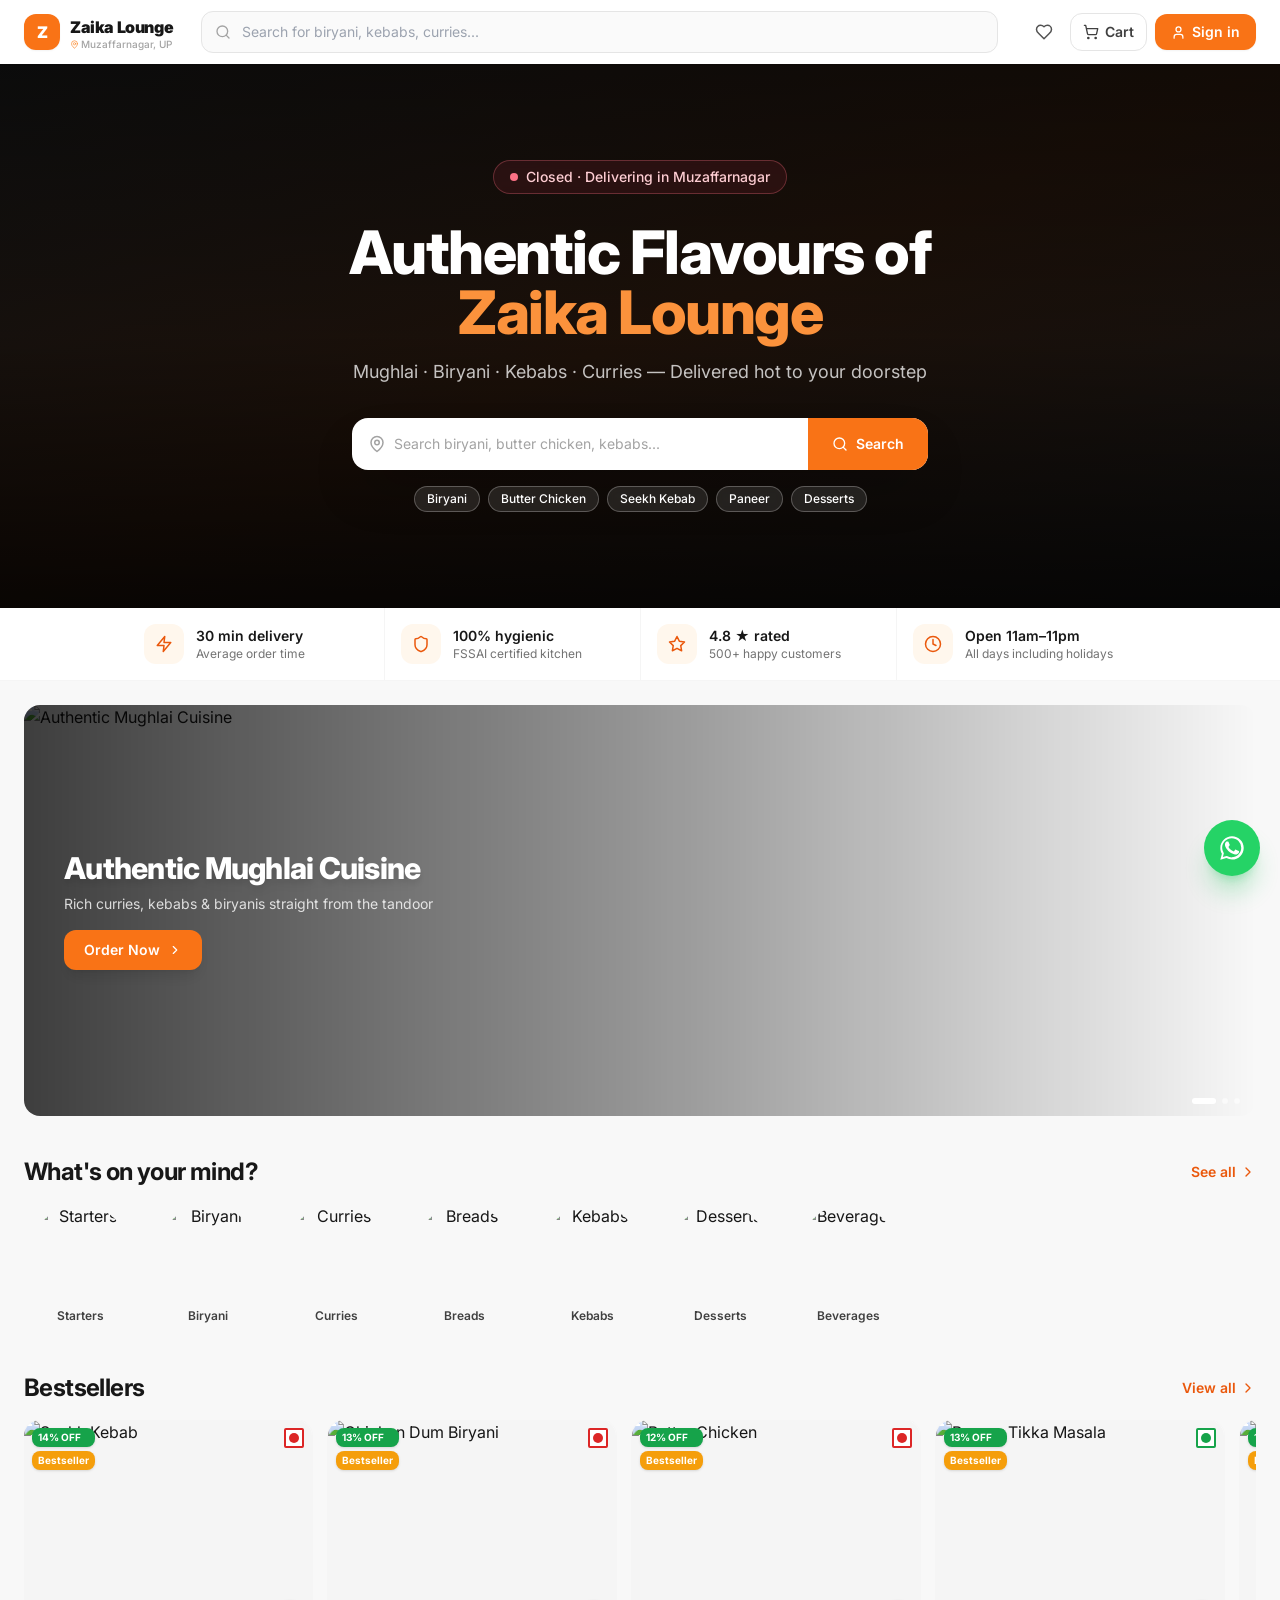
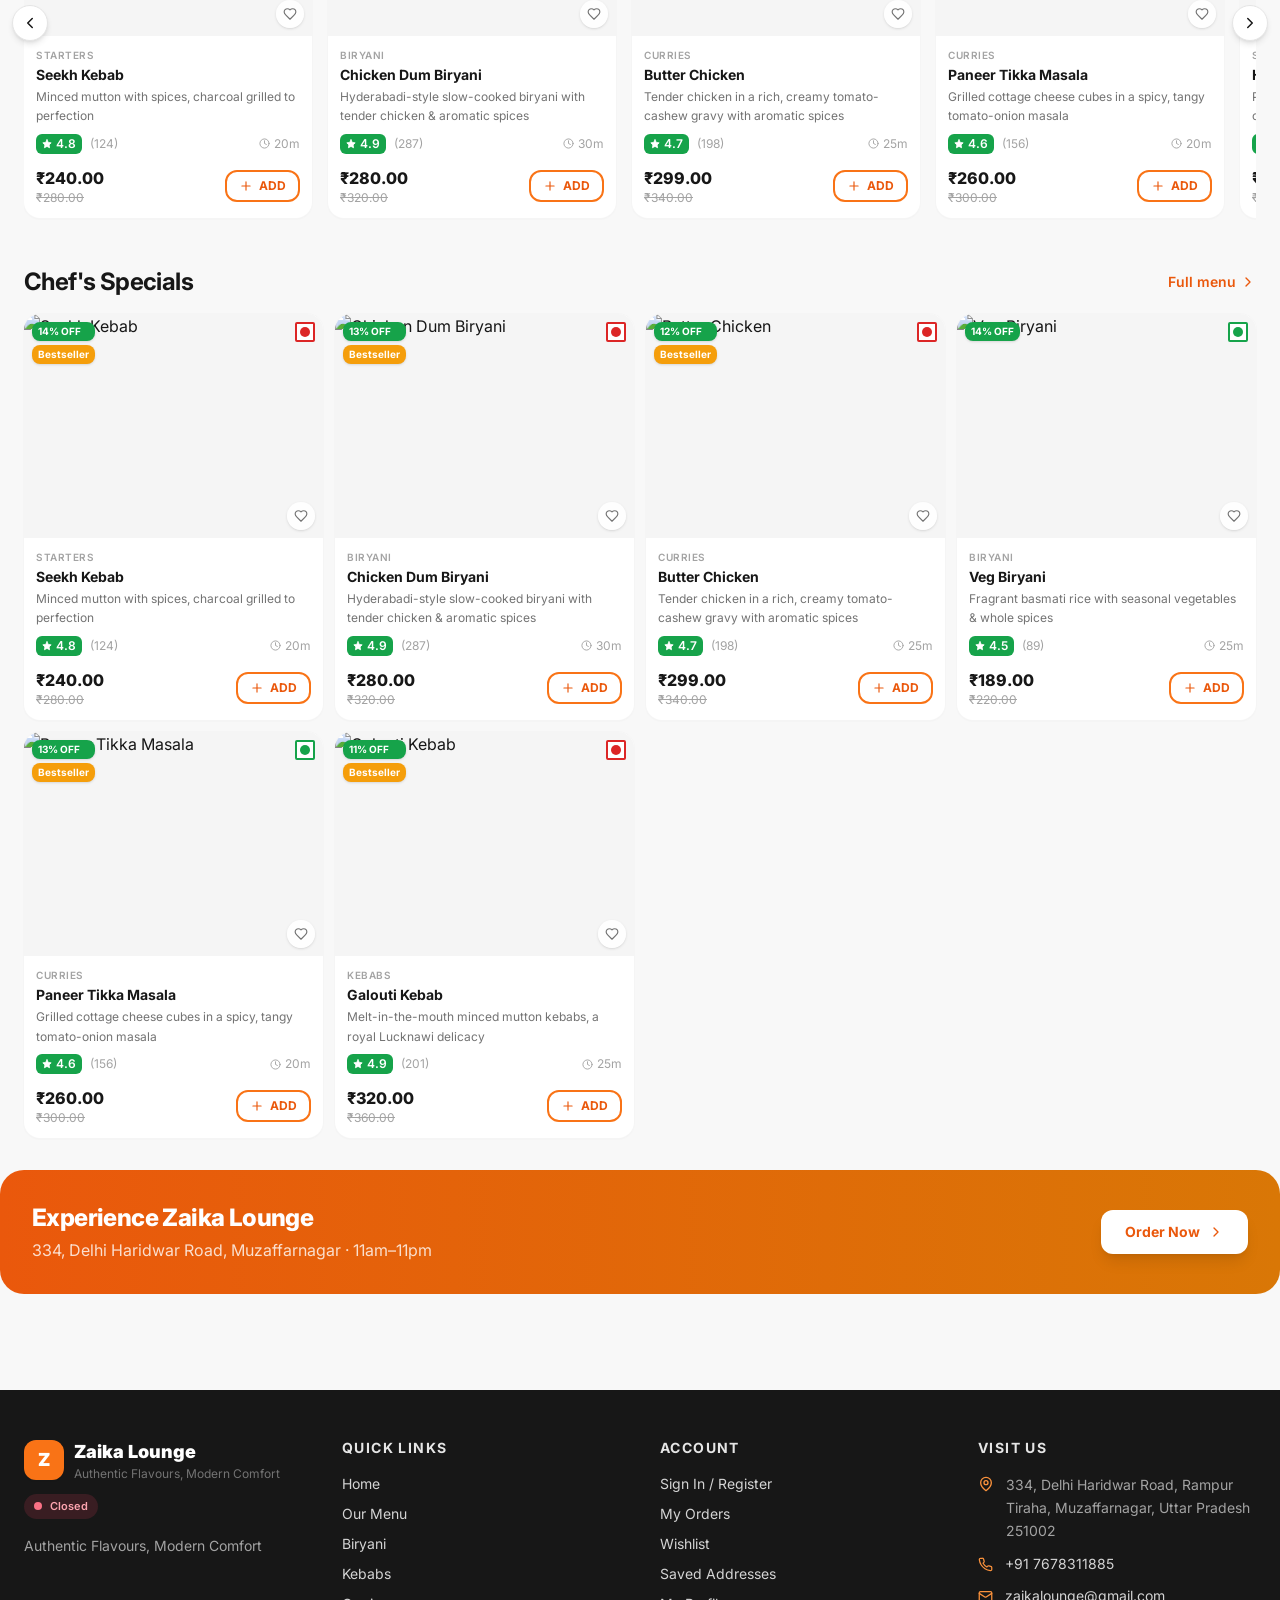
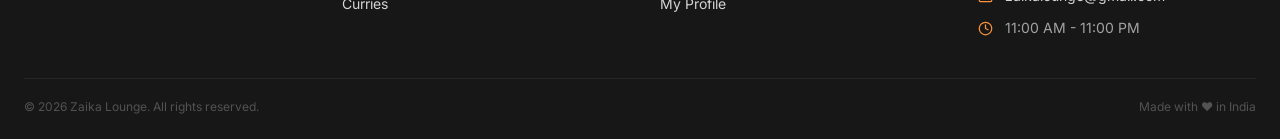
==== public_html/index.html @ a832a8f4 "Add files via upload" ====
<!doctype html>
<html lang="en">
  <head>
    <meta charset="UTF-8" />
    <link rel="icon" type="image/svg+xml" href="./favicon.svg" />
    <meta name="viewport" content="width=device-width, initial-scale=1.0, maximum-scale=5.0" />
    <meta name="theme-color" content="#ea580c" />
    <meta name="description" content="Order delicious food online with fast delivery to your doorstep." />
    <title>FoodieHub - Online Food Ordering</title>
    <script type="module" crossorigin src="./assets/index-kwvzJB8g.js"></script>
    <link rel="stylesheet" crossorigin href="./assets/index-BF5MV5Qb.css">
  </head>
  <body>
    <div id="root"></div>
  </body>
</html>
---- public_html/assets/index-BF5MV5Qb.css ----
@import"https://fonts.googleapis.com/css2?family=Inter:wght@400;500;600;700;800;900&display=swap";*,:before,:after{--tw-border-spacing-x: 0;--tw-border-spacing-y: 0;--tw-translate-x: 0;--tw-translate-y: 0;--tw-rotate: 0;--tw-skew-x: 0;--tw-skew-y: 0;--tw-scale-x: 1;--tw-scale-y: 1;--tw-pan-x: ;--tw-pan-y: ;--tw-pinch-zoom: ;--tw-scroll-snap-strictness: proximity;--tw-gradient-from-position: ;--tw-gradient-via-position: ;--tw-gradient-to-position: ;--tw-ordinal: ;--tw-slashed-zero: ;--tw-numeric-figure: ;--tw-numeric-spacing: ;--tw-numeric-fraction: ;--tw-ring-inset: ;--tw-ring-offset-width: 0px;--tw-ring-offset-color: #fff;--tw-ring-color: rgb(59 130 246 / .5);--tw-ring-offset-shadow: 0 0 #0000;--tw-ring-shadow: 0 0 #0000;--tw-shadow: 0 0 #0000;--tw-shadow-colored: 0 0 #0000;--tw-blur: ;--tw-brightness: ;--tw-contrast: ;--tw-grayscale: ;--tw-hue-rotate: ;--tw-invert: ;--tw-saturate: ;--tw-sepia: ;--tw-drop-shadow: ;--tw-backdrop-blur: ;--tw-backdrop-brightness: ;--tw-backdrop-contrast: ;--tw-backdrop-grayscale: ;--tw-backdrop-hue-rotate: ;--tw-backdrop-invert: ;--tw-backdrop-opacity: ;--tw-backdrop-saturate: ;--tw-backdrop-sepia: ;--tw-contain-size: ;--tw-contain-layout: ;--tw-contain-paint: ;--tw-contain-style: }::backdrop{--tw-border-spacing-x: 0;--tw-border-spacing-y: 0;--tw-translate-x: 0;--tw-translate-y: 0;--tw-rotate: 0;--tw-skew-x: 0;--tw-skew-y: 0;--tw-scale-x: 1;--tw-scale-y: 1;--tw-pan-x: ;--tw-pan-y: ;--tw-pinch-zoom: ;--tw-scroll-snap-strictness: proximity;--tw-gradient-from-position: ;--tw-gradient-via-position: ;--tw-gradient-to-position: ;--tw-ordinal: ;--tw-slashed-zero: ;--tw-numeric-figure: ;--tw-numeric-spacing: ;--tw-numeric-fraction: ;--tw-ring-inset: ;--tw-ring-offset-width: 0px;--tw-ring-offset-color: #fff;--tw-ring-color: rgb(59 130 246 / .5);--tw-ring-offset-shadow: 0 0 #0000;--tw-ring-shadow: 0 0 #0000;--tw-shadow: 0 0 #0000;--tw-shadow-colored: 0 0 #0000;--tw-blur: ;--tw-brightness: ;--tw-contrast: ;--tw-grayscale: ;--tw-hue-rotate: ;--tw-invert: ;--tw-saturate: ;--tw-sepia: ;--tw-drop-shadow: ;--tw-backdrop-blur: ;--tw-backdrop-brightness: ;--tw-backdrop-contrast: ;--tw-backdrop-grayscale: ;--tw-backdrop-hue-rotate: ;--tw-backdrop-invert: ;--tw-backdrop-opacity: ;--tw-backdrop-saturate: ;--tw-backdrop-sepia: ;--tw-contain-size: ;--tw-contain-layout: ;--tw-contain-paint: ;--tw-contain-style: }*,:before,:after{box-sizing:border-box;border-width:0;border-style:solid;border-color:#e5e7eb}:before,:after{--tw-content: ""}html,:host{line-height:1.5;-webkit-text-size-adjust:100%;-moz-tab-size:4;-o-tab-size:4;tab-size:4;font-family:ui-sans-serif,system-ui,sans-serif,"Apple Color Emoji","Segoe UI Emoji",Segoe UI Symbol,"Noto Color Emoji";font-feature-settings:normal;font-variation-settings:normal;-webkit-tap-highlight-color:transparent}body{margin:0;line-height:inherit}hr{height:0;color:inherit;border-top-width:1px}abbr:where([title]){-webkit-text-decoration:underline dotted;text-decoration:underline dotted}h1,h2,h3,h4,h5,h6{font-size:inherit;font-weight:inherit}a{color:inherit;text-decoration:inherit}b,strong{font-weight:bolder}code,kbd,samp,pre{font-family:ui-monospace,SFMono-Regular,Menlo,Monaco,Consolas,Liberation Mono,Courier New,monospace;font-feature-settings:normal;font-variation-settings:normal;font-size:1em}small{font-size:80%}sub,sup{font-size:75%;line-height:0;position:relative;vertical-align:baseline}sub{bottom:-.25em}sup{top:-.5em}table{text-indent:0;border-color:inherit;border-collapse:collapse}button,input,optgroup,select,textarea{font-family:inherit;font-feature-settings:inherit;font-variation-settings:inherit;font-size:100%;font-weight:inherit;line-height:inherit;letter-spacing:inherit;color:inherit;margin:0;padding:0}button,select{text-transform:none}button,input:where([type=button]),input:where([type=reset]),input:where([type=submit]){-webkit-appearance:button;background-color:transparent;background-image:none}:-moz-focusring{outline:auto}:-moz-ui-invalid{box-shadow:none}progress{vertical-align:baseline}::-webkit-inner-spin-button,::-webkit-outer-spin-button{height:auto}[type=search]{-webkit-appearance:textfield;outline-offset:-2px}::-webkit-search-decoration{-webkit-appearance:none}::-webkit-file-upload-button{-webkit-appearance:button;font:inherit}summary{display:list-item}blockquote,dl,dd,h1,h2,h3,h4,h5,h6,hr,figure,p,pre{margin:0}fieldset{margin:0;padding:0}legend{padding:0}ol,ul,menu{list-style:none;margin:0;padding:0}dialog{padding:0}textarea{resize:vertical}input::-moz-placeholder,textarea::-moz-placeholder{opacity:1;color:#9ca3af}input::placeholder,textarea::placeholder{opacity:1;color:#9ca3af}button,[role=button]{cursor:pointer}:disabled{cursor:default}img,svg,video,canvas,audio,iframe,embed,object{display:block;vertical-align:middle}img,video{max-width:100%;height:auto}[hidden]:where(:not([hidden=until-found])){display:none}:root{color-scheme:light}html{scroll-behavior:smooth}body{--tw-bg-opacity: 1;background-color:rgb(248 248 248 / var(--tw-bg-opacity, 1));--tw-text-opacity: 1;color:rgb(23 23 23 / var(--tw-text-opacity, 1));-webkit-font-smoothing:antialiased;-moz-osx-font-smoothing:grayscale;font-family:Inter,-apple-system,BlinkMacSystemFont,Segoe UI,Roboto,sans-serif}h1,h2,h3,h4,h5{letter-spacing:-.025em}*{-webkit-tap-highlight-color:transparent}.btn-primary{display:inline-flex;-webkit-user-select:none;-moz-user-select:none;user-select:none;align-items:center;justify-content:center;gap:.5rem;border-radius:.75rem;padding:.625rem 1.25rem;font-size:.875rem;line-height:1.25rem;font-weight:600;transition-property:all;transition-timing-function:cubic-bezier(.4,0,.2,1);transition-duration:.15s}.btn-primary:active{--tw-scale-x: .97;--tw-scale-y: .97;transform:translate(var(--tw-translate-x),var(--tw-translate-y)) rotate(var(--tw-rotate)) skew(var(--tw-skew-x)) skewY(var(--tw-skew-y)) scaleX(var(--tw-scale-x)) scaleY(var(--tw-scale-y))}.btn-primary:disabled{pointer-events:none;opacity:.5}.btn-primary{--tw-bg-opacity: 1;background-color:rgb(249 115 22 / var(--tw-bg-opacity, 1));--tw-text-opacity: 1;color:rgb(255 255 255 / var(--tw-text-opacity, 1));--tw-shadow: 0 1px 2px 0 rgb(0 0 0 / .05);--tw-shadow-colored: 0 1px 2px 0 var(--tw-shadow-color);box-shadow:var(--tw-ring-offset-shadow, 0 0 #0000),var(--tw-ring-shadow, 0 0 #0000),var(--tw-shadow)}.btn-primary:hover{--tw-bg-opacity: 1;background-color:rgb(234 88 12 / var(--tw-bg-opacity, 1));--tw-shadow: 0 4px 6px -1px rgb(0 0 0 / .1), 0 2px 4px -2px rgb(0 0 0 / .1);--tw-shadow-colored: 0 4px 6px -1px var(--tw-shadow-color), 0 2px 4px -2px var(--tw-shadow-color);box-shadow:var(--tw-ring-offset-shadow, 0 0 #0000),var(--tw-ring-shadow, 0 0 #0000),var(--tw-shadow)}.btn-secondary{display:inline-flex;-webkit-user-select:none;-moz-user-select:none;user-select:none;align-items:center;justify-content:center;gap:.5rem;border-radius:.75rem;padding:.625rem 1.25rem;font-size:.875rem;line-height:1.25rem;font-weight:600;transition-property:all;transition-timing-function:cubic-bezier(.4,0,.2,1);transition-duration:.15s}.btn-secondary:active{--tw-scale-x: .97;--tw-scale-y: .97;transform:translate(var(--tw-translate-x),var(--tw-translate-y)) rotate(var(--tw-rotate)) skew(var(--tw-skew-x)) skewY(var(--tw-skew-y)) scaleX(var(--tw-scale-x)) scaleY(var(--tw-scale-y))}.btn-secondary:disabled{pointer-events:none;opacity:.5}.btn-secondary{border-width:1px;--tw-border-opacity: 1;border-color:rgb(229 229 229 / var(--tw-border-opacity, 1));--tw-bg-opacity: 1;background-color:rgb(255 255 255 / var(--tw-bg-opacity, 1));--tw-text-opacity: 1;color:rgb(38 38 38 / var(--tw-text-opacity, 1))}.btn-secondary:hover{--tw-border-opacity: 1;border-color:rgb(212 212 212 / var(--tw-border-opacity, 1));--tw-bg-opacity: 1;background-color:rgb(250 250 250 / var(--tw-bg-opacity, 1))}.btn-ghost{display:inline-flex;-webkit-user-select:none;-moz-user-select:none;user-select:none;align-items:center;justify-content:center;gap:.5rem;border-radius:.75rem;padding:.625rem 1.25rem;font-size:.875rem;line-height:1.25rem;font-weight:600;transition-property:all;transition-timing-function:cubic-bezier(.4,0,.2,1);transition-duration:.15s}.btn-ghost:active{--tw-scale-x: .97;--tw-scale-y: .97;transform:translate(var(--tw-translate-x),var(--tw-translate-y)) rotate(var(--tw-rotate)) skew(var(--tw-skew-x)) skewY(var(--tw-skew-y)) scaleX(var(--tw-scale-x)) scaleY(var(--tw-scale-y))}.btn-ghost:disabled{pointer-events:none;opacity:.5}.btn-ghost{background-color:transparent;--tw-text-opacity: 1;color:rgb(82 82 82 / var(--tw-text-opacity, 1))}.btn-ghost:hover{--tw-bg-opacity: 1;background-color:rgb(245 245 245 / var(--tw-bg-opacity, 1))}.btn-danger{display:inline-flex;-webkit-user-select:none;-moz-user-select:none;user-select:none;align-items:center;justify-content:center;gap:.5rem;border-radius:.75rem;padding:.625rem 1.25rem;font-size:.875rem;line-height:1.25rem;font-weight:600;transition-property:all;transition-timing-function:cubic-bezier(.4,0,.2,1);transition-duration:.15s}.btn-danger:active{--tw-scale-x: .97;--tw-scale-y: .97;transform:translate(var(--tw-translate-x),var(--tw-translate-y)) rotate(var(--tw-rotate)) skew(var(--tw-skew-x)) skewY(var(--tw-skew-y)) scaleX(var(--tw-scale-x)) scaleY(var(--tw-scale-y))}.btn-danger:disabled{pointer-events:none;opacity:.5}.btn-danger{--tw-bg-opacity: 1;background-color:rgb(239 68 68 / var(--tw-bg-opacity, 1));--tw-text-opacity: 1;color:rgb(255 255 255 / var(--tw-text-opacity, 1))}.btn-danger:hover{--tw-bg-opacity: 1;background-color:rgb(220 38 38 / var(--tw-bg-opacity, 1))}.btn-sm{border-radius:.5rem;padding:.375rem .75rem;font-size:.75rem;line-height:1rem}.input{width:100%;border-radius:.75rem;border-width:1px;--tw-border-opacity: 1;border-color:rgb(229 229 229 / var(--tw-border-opacity, 1));--tw-bg-opacity: 1;background-color:rgb(255 255 255 / var(--tw-bg-opacity, 1));padding:.625rem 1rem;font-size:.875rem;line-height:1.25rem;outline:2px solid transparent;outline-offset:2px;transition-property:all;transition-timing-function:cubic-bezier(.4,0,.2,1);transition-duration:.15s}.input::-moz-placeholder{--tw-text-opacity: 1;color:rgb(163 163 163 / var(--tw-text-opacity, 1))}.input::placeholder{--tw-text-opacity: 1;color:rgb(163 163 163 / var(--tw-text-opacity, 1))}.input:focus{--tw-border-opacity: 1;border-color:rgb(249 115 22 / var(--tw-border-opacity, 1));--tw-ring-offset-shadow: var(--tw-ring-inset) 0 0 0 var(--tw-ring-offset-width) var(--tw-ring-offset-color);--tw-ring-shadow: var(--tw-ring-inset) 0 0 0 calc(2px + var(--tw-ring-offset-width)) var(--tw-ring-color);box-shadow:var(--tw-ring-offset-shadow),var(--tw-ring-shadow),var(--tw-shadow, 0 0 #0000);--tw-ring-opacity: 1;--tw-ring-color: rgb(255 237 213 / var(--tw-ring-opacity, 1))}.input:disabled{cursor:not-allowed;--tw-bg-opacity: 1;background-color:rgb(250 250 250 / var(--tw-bg-opacity, 1))}.label{margin-bottom:.375rem;display:block;font-size:.75rem;line-height:1rem;font-weight:600;--tw-text-opacity: 1;color:rgb(82 82 82 / var(--tw-text-opacity, 1))}.card{border-radius:1rem;--tw-bg-opacity: 1;background-color:rgb(255 255 255 / var(--tw-bg-opacity, 1));--tw-shadow: 0 1px 2px 0 rgb(0 0 0 / .05);--tw-shadow-colored: 0 1px 2px 0 var(--tw-shadow-color);box-shadow:var(--tw-ring-offset-shadow, 0 0 #0000),var(--tw-ring-shadow, 0 0 #0000),var(--tw-shadow);--tw-ring-offset-shadow: var(--tw-ring-inset) 0 0 0 var(--tw-ring-offset-width) var(--tw-ring-offset-color);--tw-ring-shadow: var(--tw-ring-inset) 0 0 0 calc(1px + var(--tw-ring-offset-width)) var(--tw-ring-color);box-shadow:var(--tw-ring-offset-shadow),var(--tw-ring-shadow),var(--tw-shadow, 0 0 #0000);--tw-ring-opacity: 1;--tw-ring-color: rgb(245 245 245 / var(--tw-ring-opacity, 1))}.chip{display:inline-flex;align-items:center;gap:.25rem;border-radius:9999px;padding:.125rem .625rem;font-size:.75rem;line-height:1rem;font-weight:500}.link-brand{font-weight:600;--tw-text-opacity: 1;color:rgb(234 88 12 / var(--tw-text-opacity, 1));transition-property:color,background-color,border-color,text-decoration-color,fill,stroke;transition-timing-function:cubic-bezier(.4,0,.2,1);transition-duration:.15s}.link-brand:hover{--tw-text-opacity: 1;color:rgb(194 65 12 / var(--tw-text-opacity, 1))}.skeleton{animation:pulse 2s cubic-bezier(.4,0,.6,1) infinite;border-radius:.75rem;background-color:#e5e5e5cc}.pointer-events-none{pointer-events:none}.pointer-events-auto{pointer-events:auto}.static{position:static}.fixed{position:fixed}.absolute{position:absolute}.relative{position:relative}.sticky{position:sticky}.inset-0{top:0;right:0;bottom:0;left:0}.-left-3{left:-.75rem}.-right-0\.5{right:-.125rem}.-right-1\.5{right:-.375rem}.-right-3{right:-.75rem}.-top-0\.5{top:-.125rem}.-top-1\.5{top:-.375rem}.-top-3{top:-.75rem}.bottom-0{bottom:0}.bottom-2{bottom:.5rem}.bottom-3{bottom:.75rem}.bottom-4{bottom:1rem}.bottom-5{bottom:1.25rem}.bottom-6{bottom:1.5rem}.left-0{left:0}.left-1\/2{left:50%}.left-2{left:.5rem}.left-3{left:.75rem}.left-3\.5{left:.875rem}.right-0{right:0}.right-1{right:.25rem}.right-2{right:.5rem}.right-3{right:.75rem}.right-4{right:1rem}.right-5{right:1.25rem}.top-0{top:0}.top-1{top:.25rem}.top-1\/2{top:50%}.top-2{top:.5rem}.top-20{top:5rem}.top-3{top:.75rem}.top-full{top:100%}.z-10{z-index:10}.z-20{z-index:20}.z-30{z-index:30}.z-40{z-index:40}.z-50{z-index:50}.z-\[100\]{z-index:100}.-mx-1{margin-left:-.25rem;margin-right:-.25rem}.mx-4{margin-left:1rem;margin-right:1rem}.mx-6{margin-left:1.5rem;margin-right:1.5rem}.mx-auto{margin-left:auto;margin-right:auto}.my-8{margin-top:2rem;margin-bottom:2rem}.mb-0{margin-bottom:0}.mb-0\.5{margin-bottom:.125rem}.mb-1{margin-bottom:.25rem}.mb-2{margin-bottom:.5rem}.mb-3{margin-bottom:.75rem}.mb-4{margin-bottom:1rem}.mb-5{margin-bottom:1.25rem}.mb-6{margin-bottom:1.5rem}.ml-2{margin-left:.5rem}.ml-auto{margin-left:auto}.mr-1{margin-right:.25rem}.mr-1\.5{margin-right:.375rem}.mt-0\.5{margin-top:.125rem}.mt-1{margin-top:.25rem}.mt-1\.5{margin-top:.375rem}.mt-10{margin-top:2.5rem}.mt-12{margin-top:3rem}.mt-16{margin-top:4rem}.mt-2{margin-top:.5rem}.mt-2\.5{margin-top:.625rem}.mt-3{margin-top:.75rem}.mt-4{margin-top:1rem}.mt-5{margin-top:1.25rem}.mt-6{margin-top:1.5rem}.mt-8{margin-top:2rem}.line-clamp-1{overflow:hidden;display:-webkit-box;-webkit-box-orient:vertical;-webkit-line-clamp:1}.line-clamp-2{overflow:hidden;display:-webkit-box;-webkit-box-orient:vertical;-webkit-line-clamp:2}.block{display:block}.inline{display:inline}.flex{display:flex}.inline-flex{display:inline-flex}.table{display:table}.grid{display:grid}.hidden{display:none}.aspect-\[16\/6\]{aspect-ratio:16/6}.aspect-\[21\/8\]{aspect-ratio:21/8}.aspect-\[4\/3\]{aspect-ratio:4/3}.aspect-square{aspect-ratio:1 / 1}.h-1\.5{height:.375rem}.h-10{height:2.5rem}.h-11{height:2.75rem}.h-12{height:3rem}.h-14{height:3.5rem}.h-16{height:4rem}.h-2{height:.5rem}.h-2\.5{height:.625rem}.h-20{height:5rem}.h-24{height:6rem}.h-3{height:.75rem}.h-4{height:1rem}.h-48{height:12rem}.h-5{height:1.25rem}.h-6{height:1.5rem}.h-64{height:16rem}.h-7{height:1.75rem}.h-72{height:18rem}.h-8{height:2rem}.h-9{height:2.25rem}.h-96{height:24rem}.h-fit{height:-moz-fit-content;height:fit-content}.h-full{height:100%}.max-h-48{max-height:12rem}.max-h-80{max-height:20rem}.max-h-\[92vh\]{max-height:92vh}.max-h-\[calc\(100vh-6rem\)\]{max-height:calc(100vh - 6rem)}.min-h-\[60px\]{min-height:60px}.min-h-\[80vh\]{min-height:80vh}.min-h-screen{min-height:100vh}.w-1\.5{width:.375rem}.w-1\/3{width:33.333333%}.w-1\/4{width:25%}.w-10{width:2.5rem}.w-11{width:2.75rem}.w-12{width:3rem}.w-14{width:3.5rem}.w-16{width:4rem}.w-2{width:.5rem}.w-2\.5{width:.625rem}.w-20{width:5rem}.w-24{width:6rem}.w-3{width:.75rem}.w-3\/4{width:75%}.w-36{width:9rem}.w-4{width:1rem}.w-44{width:11rem}.w-5{width:1.25rem}.w-52{width:13rem}.w-6{width:1.5rem}.w-64{width:16rem}.w-7{width:1.75rem}.w-72{width:18rem}.w-8{width:2rem}.w-80{width:20rem}.w-9{width:2.25rem}.w-auto{width:auto}.w-fit{width:-moz-fit-content;width:fit-content}.w-full{width:100%}.min-w-0{min-width:0px}.min-w-5{min-width:1.25rem}.min-w-6{min-width:1.5rem}.min-w-7{min-width:1.75rem}.min-w-\[20px\]{min-width:20px}.max-w-20{max-width:5rem}.max-w-2xl{max-width:42rem}.max-w-3xl{max-width:48rem}.max-w-4xl{max-width:56rem}.max-w-5xl{max-width:64rem}.max-w-6xl{max-width:72rem}.max-w-7xl{max-width:80rem}.max-w-\[180px\]{max-width:180px}.max-w-\[48px\]{max-width:48px}.max-w-fit{max-width:-moz-fit-content;max-width:fit-content}.max-w-lg{max-width:32rem}.max-w-md{max-width:28rem}.max-w-sm{max-width:24rem}.max-w-xl{max-width:36rem}.max-w-xs{max-width:20rem}.flex-1{flex:1 1 0%}.flex-shrink-0,.shrink-0{flex-shrink:0}.-translate-x-1\/2{--tw-translate-x: -50%;transform:translate(var(--tw-translate-x),var(--tw-translate-y)) rotate(var(--tw-rotate)) skew(var(--tw-skew-x)) skewY(var(--tw-skew-y)) scaleX(var(--tw-scale-x)) scaleY(var(--tw-scale-y))}.-translate-y-1\/2{--tw-translate-y: -50%;transform:translate(var(--tw-translate-x),var(--tw-translate-y)) rotate(var(--tw-rotate)) skew(var(--tw-skew-x)) skewY(var(--tw-skew-y)) scaleX(var(--tw-scale-x)) scaleY(var(--tw-scale-y))}@keyframes pulse{50%{opacity:.5}}.animate-pulse{animation:pulse 2s cubic-bezier(.4,0,.6,1) infinite}@keyframes spin{to{transform:rotate(360deg)}}.animate-spin{animation:spin 1s linear infinite}.cursor-default{cursor:default}.cursor-pointer{cursor:pointer}.select-none{-webkit-user-select:none;-moz-user-select:none;user-select:none}.select-all{-webkit-user-select:all;-moz-user-select:all;user-select:all}.resize-none{resize:none}.grid-cols-2{grid-template-columns:repeat(2,minmax(0,1fr))}.grid-cols-7{grid-template-columns:repeat(7,minmax(0,1fr))}.flex-col{flex-direction:column}.flex-wrap{flex-wrap:wrap}.place-items-center{place-items:center}.items-start{align-items:flex-start}.items-end{align-items:flex-end}.items-center{align-items:center}.items-baseline{align-items:baseline}.justify-end{justify-content:flex-end}.justify-center{justify-content:center}.justify-between{justify-content:space-between}.gap-0{gap:0px}.gap-0\.5{gap:.125rem}.gap-1{gap:.25rem}.gap-1\.5{gap:.375rem}.gap-10{gap:2.5rem}.gap-2{gap:.5rem}.gap-2\.5{gap:.625rem}.gap-3{gap:.75rem}.gap-4{gap:1rem}.gap-6{gap:1.5rem}.gap-8{gap:2rem}.gap-px{gap:1px}.space-y-0\.5>:not([hidden])~:not([hidden]){--tw-space-y-reverse: 0;margin-top:calc(.125rem * calc(1 - var(--tw-space-y-reverse)));margin-bottom:calc(.125rem * var(--tw-space-y-reverse))}.space-y-1>:not([hidden])~:not([hidden]){--tw-space-y-reverse: 0;margin-top:calc(.25rem * calc(1 - var(--tw-space-y-reverse)));margin-bottom:calc(.25rem * var(--tw-space-y-reverse))}.space-y-2>:not([hidden])~:not([hidden]){--tw-space-y-reverse: 0;margin-top:calc(.5rem * calc(1 - var(--tw-space-y-reverse)));margin-bottom:calc(.5rem * var(--tw-space-y-reverse))}.space-y-2\.5>:not([hidden])~:not([hidden]){--tw-space-y-reverse: 0;margin-top:calc(.625rem * calc(1 - var(--tw-space-y-reverse)));margin-bottom:calc(.625rem * var(--tw-space-y-reverse))}.space-y-3>:not([hidden])~:not([hidden]){--tw-space-y-reverse: 0;margin-top:calc(.75rem * calc(1 - var(--tw-space-y-reverse)));margin-bottom:calc(.75rem * var(--tw-space-y-reverse))}.space-y-4>:not([hidden])~:not([hidden]){--tw-space-y-reverse: 0;margin-top:calc(1rem * calc(1 - var(--tw-space-y-reverse)));margin-bottom:calc(1rem * var(--tw-space-y-reverse))}.space-y-6>:not([hidden])~:not([hidden]){--tw-space-y-reverse: 0;margin-top:calc(1.5rem * calc(1 - var(--tw-space-y-reverse)));margin-bottom:calc(1.5rem * var(--tw-space-y-reverse))}.divide-x>:not([hidden])~:not([hidden]){--tw-divide-x-reverse: 0;border-right-width:calc(1px * var(--tw-divide-x-reverse));border-left-width:calc(1px * calc(1 - var(--tw-divide-x-reverse)))}.divide-y>:not([hidden])~:not([hidden]){--tw-divide-y-reverse: 0;border-top-width:calc(1px * calc(1 - var(--tw-divide-y-reverse)));border-bottom-width:calc(1px * var(--tw-divide-y-reverse))}.divide-neutral-100>:not([hidden])~:not([hidden]){--tw-divide-opacity: 1;border-color:rgb(245 245 245 / var(--tw-divide-opacity, 1))}.divide-neutral-50>:not([hidden])~:not([hidden]){--tw-divide-opacity: 1;border-color:rgb(250 250 250 / var(--tw-divide-opacity, 1))}.overflow-hidden{overflow:hidden}.overflow-x-auto{overflow-x:auto}.overflow-y-auto{overflow-y:auto}.truncate{overflow:hidden;text-overflow:ellipsis;white-space:nowrap}.whitespace-nowrap{white-space:nowrap}.rounded{border-radius:.25rem}.rounded-2xl{border-radius:1rem}.rounded-3xl{border-radius:1.5rem}.rounded-full{border-radius:9999px}.rounded-lg{border-radius:.5rem}.rounded-md{border-radius:.375rem}.rounded-sm{border-radius:.125rem}.rounded-xl{border-radius:.75rem}.rounded-t{border-top-left-radius:.25rem;border-top-right-radius:.25rem}.rounded-t-3xl{border-top-left-radius:1.5rem;border-top-right-radius:1.5rem}.rounded-t-lg{border-top-left-radius:.5rem;border-top-right-radius:.5rem}.rounded-tl-none{border-top-left-radius:0}.border{border-width:1px}.border-2{border-width:2px}.border-b{border-bottom-width:1px}.border-b-2{border-bottom-width:2px}.border-t{border-top-width:1px}.border-dashed{border-style:dashed}.border-amber-100{--tw-border-opacity: 1;border-color:rgb(254 243 199 / var(--tw-border-opacity, 1))}.border-amber-300{--tw-border-opacity: 1;border-color:rgb(252 211 77 / var(--tw-border-opacity, 1))}.border-blue-100{--tw-border-opacity: 1;border-color:rgb(219 234 254 / var(--tw-border-opacity, 1))}.border-brand-400{--tw-border-opacity: 1;border-color:rgb(251 146 60 / var(--tw-border-opacity, 1))}.border-brand-500{--tw-border-opacity: 1;border-color:rgb(249 115 22 / var(--tw-border-opacity, 1))}.border-emerald-300{--tw-border-opacity: 1;border-color:rgb(110 231 183 / var(--tw-border-opacity, 1))}.border-emerald-400\/30{border-color:#34d3994d}.border-green-600{--tw-border-opacity: 1;border-color:rgb(22 163 74 / var(--tw-border-opacity, 1))}.border-neutral-100{--tw-border-opacity: 1;border-color:rgb(245 245 245 / var(--tw-border-opacity, 1))}.border-neutral-200{--tw-border-opacity: 1;border-color:rgb(229 229 229 / var(--tw-border-opacity, 1))}.border-neutral-300{--tw-border-opacity: 1;border-color:rgb(212 212 212 / var(--tw-border-opacity, 1))}.border-neutral-50{--tw-border-opacity: 1;border-color:rgb(250 250 250 / var(--tw-border-opacity, 1))}.border-neutral-800{--tw-border-opacity: 1;border-color:rgb(38 38 38 / var(--tw-border-opacity, 1))}.border-red-600{--tw-border-opacity: 1;border-color:rgb(220 38 38 / var(--tw-border-opacity, 1))}.border-rose-200{--tw-border-opacity: 1;border-color:rgb(254 205 211 / var(--tw-border-opacity, 1))}.border-rose-400\/30{border-color:#fb71854d}.border-white{--tw-border-opacity: 1;border-color:rgb(255 255 255 / var(--tw-border-opacity, 1))}.border-white\/15{border-color:#ffffff26}.border-white\/20{border-color:#fff3}.border-white\/25{border-color:#ffffff40}.border-t-brand-500{--tw-border-opacity: 1;border-top-color:rgb(249 115 22 / var(--tw-border-opacity, 1))}.bg-\[\#128C7E\]{--tw-bg-opacity: 1;background-color:rgb(18 140 126 / var(--tw-bg-opacity, 1))}.bg-\[\#25D366\]{--tw-bg-opacity: 1;background-color:rgb(37 211 102 / var(--tw-bg-opacity, 1))}.bg-\[\#e5ddd5\]{--tw-bg-opacity: 1;background-color:rgb(229 221 213 / var(--tw-bg-opacity, 1))}.bg-amber-100{--tw-bg-opacity: 1;background-color:rgb(254 243 199 / var(--tw-bg-opacity, 1))}.bg-amber-50{--tw-bg-opacity: 1;background-color:rgb(255 251 235 / var(--tw-bg-opacity, 1))}.bg-amber-500{--tw-bg-opacity: 1;background-color:rgb(245 158 11 / var(--tw-bg-opacity, 1))}.bg-black\/40{background-color:#0006}.bg-black\/50{background-color:#00000080}.bg-black\/60{background-color:#0009}.bg-blue-100{--tw-bg-opacity: 1;background-color:rgb(219 234 254 / var(--tw-bg-opacity, 1))}.bg-blue-50{--tw-bg-opacity: 1;background-color:rgb(239 246 255 / var(--tw-bg-opacity, 1))}.bg-brand-100{--tw-bg-opacity: 1;background-color:rgb(255 237 213 / var(--tw-bg-opacity, 1))}.bg-brand-50{--tw-bg-opacity: 1;background-color:rgb(255 247 237 / var(--tw-bg-opacity, 1))}.bg-brand-50\/60{background-color:#fff7ed99}.bg-brand-500{--tw-bg-opacity: 1;background-color:rgb(249 115 22 / var(--tw-bg-opacity, 1))}.bg-emerald-400{--tw-bg-opacity: 1;background-color:rgb(52 211 153 / var(--tw-bg-opacity, 1))}.bg-emerald-500\/10{background-color:#10b9811a}.bg-emerald-500\/15{background-color:#10b98126}.bg-green-100{--tw-bg-opacity: 1;background-color:rgb(220 252 231 / var(--tw-bg-opacity, 1))}.bg-green-50{--tw-bg-opacity: 1;background-color:rgb(240 253 244 / var(--tw-bg-opacity, 1))}.bg-green-500{--tw-bg-opacity: 1;background-color:rgb(34 197 94 / var(--tw-bg-opacity, 1))}.bg-green-600{--tw-bg-opacity: 1;background-color:rgb(22 163 74 / var(--tw-bg-opacity, 1))}.bg-neutral-100{--tw-bg-opacity: 1;background-color:rgb(245 245 245 / var(--tw-bg-opacity, 1))}.bg-neutral-200{--tw-bg-opacity: 1;background-color:rgb(229 229 229 / var(--tw-bg-opacity, 1))}.bg-neutral-50{--tw-bg-opacity: 1;background-color:rgb(250 250 250 / var(--tw-bg-opacity, 1))}.bg-neutral-700{--tw-bg-opacity: 1;background-color:rgb(64 64 64 / var(--tw-bg-opacity, 1))}.bg-neutral-800{--tw-bg-opacity: 1;background-color:rgb(38 38 38 / var(--tw-bg-opacity, 1))}.bg-neutral-900{--tw-bg-opacity: 1;background-color:rgb(23 23 23 / var(--tw-bg-opacity, 1))}.bg-orange-100{--tw-bg-opacity: 1;background-color:rgb(255 237 213 / var(--tw-bg-opacity, 1))}.bg-orange-50{--tw-bg-opacity: 1;background-color:rgb(255 247 237 / var(--tw-bg-opacity, 1))}.bg-red-100{--tw-bg-opacity: 1;background-color:rgb(254 226 226 / var(--tw-bg-opacity, 1))}.bg-red-50{--tw-bg-opacity: 1;background-color:rgb(254 242 242 / var(--tw-bg-opacity, 1))}.bg-red-500{--tw-bg-opacity: 1;background-color:rgb(239 68 68 / var(--tw-bg-opacity, 1))}.bg-red-600{--tw-bg-opacity: 1;background-color:rgb(220 38 38 / var(--tw-bg-opacity, 1))}.bg-rose-400{--tw-bg-opacity: 1;background-color:rgb(251 113 133 / var(--tw-bg-opacity, 1))}.bg-rose-50{--tw-bg-opacity: 1;background-color:rgb(255 241 242 / var(--tw-bg-opacity, 1))}.bg-rose-500{--tw-bg-opacity: 1;background-color:rgb(244 63 94 / var(--tw-bg-opacity, 1))}.bg-rose-500\/10{background-color:#f43f5e1a}.bg-rose-500\/15{background-color:#f43f5e26}.bg-sky-100{--tw-bg-opacity: 1;background-color:rgb(224 242 254 / var(--tw-bg-opacity, 1))}.bg-transparent{background-color:transparent}.bg-white{--tw-bg-opacity: 1;background-color:rgb(255 255 255 / var(--tw-bg-opacity, 1))}.bg-white\/10{background-color:#ffffff1a}.bg-white\/15{background-color:#ffffff26}.bg-white\/20{background-color:#fff3}.bg-white\/50{background-color:#ffffff80}.bg-white\/90{background-color:#ffffffe6}.bg-gradient-to-b{background-image:linear-gradient(to bottom,var(--tw-gradient-stops))}.bg-gradient-to-br{background-image:linear-gradient(to bottom right,var(--tw-gradient-stops))}.bg-gradient-to-r{background-image:linear-gradient(to right,var(--tw-gradient-stops))}.bg-gradient-to-t{background-image:linear-gradient(to top,var(--tw-gradient-stops))}.from-\[\#1c1c1c\]{--tw-gradient-from: #1c1c1c var(--tw-gradient-from-position);--tw-gradient-to: rgb(28 28 28 / 0) var(--tw-gradient-to-position);--tw-gradient-stops: var(--tw-gradient-from), var(--tw-gradient-to)}.from-amber-500{--tw-gradient-from: #f59e0b var(--tw-gradient-from-position);--tw-gradient-to: rgb(245 158 11 / 0) var(--tw-gradient-to-position);--tw-gradient-stops: var(--tw-gradient-from), var(--tw-gradient-to)}.from-black\/60{--tw-gradient-from: rgb(0 0 0 / .6) var(--tw-gradient-from-position);--tw-gradient-to: rgb(0 0 0 / 0) var(--tw-gradient-to-position);--tw-gradient-stops: var(--tw-gradient-from), var(--tw-gradient-to)}.from-black\/75{--tw-gradient-from: rgb(0 0 0 / .75) var(--tw-gradient-from-position);--tw-gradient-to: rgb(0 0 0 / 0) var(--tw-gradient-to-position);--tw-gradient-stops: var(--tw-gradient-from), var(--tw-gradient-to)}.from-brand-50{--tw-gradient-from: #fff7ed var(--tw-gradient-from-position);--tw-gradient-to: rgb(255 247 237 / 0) var(--tw-gradient-to-position);--tw-gradient-stops: var(--tw-gradient-from), var(--tw-gradient-to)}.from-brand-500{--tw-gradient-from: #f97316 var(--tw-gradient-from-position);--tw-gradient-to: rgb(249 115 22 / 0) var(--tw-gradient-to-position);--tw-gradient-stops: var(--tw-gradient-from), var(--tw-gradient-to)}.from-brand-600{--tw-gradient-from: #ea580c var(--tw-gradient-from-position);--tw-gradient-to: rgb(234 88 12 / 0) var(--tw-gradient-to-position);--tw-gradient-stops: var(--tw-gradient-from), var(--tw-gradient-to)}.from-rose-600{--tw-gradient-from: #e11d48 var(--tw-gradient-from-position);--tw-gradient-to: rgb(225 29 72 / 0) var(--tw-gradient-to-position);--tw-gradient-stops: var(--tw-gradient-from), var(--tw-gradient-to)}.via-\[\#2d1a0e\]{--tw-gradient-to: rgb(45 26 14 / 0) var(--tw-gradient-to-position);--tw-gradient-stops: var(--tw-gradient-from), #2d1a0e var(--tw-gradient-via-position), var(--tw-gradient-to)}.via-black\/40{--tw-gradient-to: rgb(0 0 0 / 0) var(--tw-gradient-to-position);--tw-gradient-stops: var(--tw-gradient-from), rgb(0 0 0 / .4) var(--tw-gradient-via-position), var(--tw-gradient-to)}.via-orange-500{--tw-gradient-to: rgb(249 115 22 / 0) var(--tw-gradient-to-position);--tw-gradient-stops: var(--tw-gradient-from), #f97316 var(--tw-gradient-via-position), var(--tw-gradient-to)}.to-\[\#1c1c1c\]{--tw-gradient-to: #1c1c1c var(--tw-gradient-to-position)}.to-amber-400{--tw-gradient-to: #fbbf24 var(--tw-gradient-to-position)}.to-amber-50{--tw-gradient-to: #fffbeb var(--tw-gradient-to-position)}.to-amber-500{--tw-gradient-to: #f59e0b var(--tw-gradient-to-position)}.to-amber-600{--tw-gradient-to: #d97706 var(--tw-gradient-to-position)}.to-black\/80{--tw-gradient-to: rgb(0 0 0 / .8) var(--tw-gradient-to-position)}.to-orange-500{--tw-gradient-to: #f97316 var(--tw-gradient-to-position)}.to-transparent{--tw-gradient-to: transparent var(--tw-gradient-to-position)}.fill-amber-400{fill:#fbbf24}.fill-amber-500{fill:#f59e0b}.fill-neutral-200{fill:#e5e5e5}.fill-red-500{fill:#ef4444}.fill-white{fill:#fff}.object-cover{-o-object-fit:cover;object-fit:cover}.p-0{padding:0}.p-0\.5{padding:.125rem}.p-1\.5{padding:.375rem}.p-12{padding:3rem}.p-2{padding:.5rem}.p-3{padding:.75rem}.p-4{padding:1rem}.p-5{padding:1.25rem}.p-6{padding:1.5rem}.p-8{padding:2rem}.px-1{padding-left:.25rem;padding-right:.25rem}.px-1\.5{padding-left:.375rem;padding-right:.375rem}.px-2{padding-left:.5rem;padding-right:.5rem}.px-2\.5{padding-left:.625rem;padding-right:.625rem}.px-3{padding-left:.75rem;padding-right:.75rem}.px-4{padding-left:1rem;padding-right:1rem}.px-5{padding-left:1.25rem;padding-right:1.25rem}.px-6{padding-left:1.5rem;padding-right:1.5rem}.px-8{padding-left:2rem;padding-right:2rem}.py-0\.5{padding-top:.125rem;padding-bottom:.125rem}.py-1{padding-top:.25rem;padding-bottom:.25rem}.py-1\.5{padding-top:.375rem;padding-bottom:.375rem}.py-10{padding-top:2.5rem;padding-bottom:2.5rem}.py-12{padding-top:3rem;padding-bottom:3rem}.py-16{padding-top:4rem;padding-bottom:4rem}.py-2{padding-top:.5rem;padding-bottom:.5rem}.py-2\.5{padding-top:.625rem;padding-bottom:.625rem}.py-20{padding-top:5rem;padding-bottom:5rem}.py-3{padding-top:.75rem;padding-bottom:.75rem}.py-3\.5{padding-top:.875rem;padding-bottom:.875rem}.py-4{padding-top:1rem;padding-bottom:1rem}.py-5{padding-top:1.25rem;padding-bottom:1.25rem}.py-6{padding-top:1.5rem;padding-bottom:1.5rem}.py-8{padding-top:2rem;padding-bottom:2rem}.pb-1{padding-bottom:.25rem}.pb-2{padding-bottom:.5rem}.pb-3{padding-bottom:.75rem}.pb-4{padding-bottom:1rem}.pb-6{padding-bottom:1.5rem}.pl-10{padding-left:2.5rem}.pl-9{padding-left:2.25rem}.pr-1{padding-right:.25rem}.pr-4{padding-right:1rem}.pt-12{padding-top:3rem}.pt-2{padding-top:.5rem}.pt-3{padding-top:.75rem}.pt-4{padding-top:1rem}.pt-5{padding-top:1.25rem}.pt-8{padding-top:2rem}.text-left{text-align:left}.text-center{text-align:center}.text-right{text-align:right}.font-mono{font-family:ui-monospace,SFMono-Regular,Menlo,Monaco,Consolas,Liberation Mono,Courier New,monospace}.text-2xl{font-size:1.5rem;line-height:2rem}.text-3xl{font-size:1.875rem;line-height:2.25rem}.text-4xl{font-size:2.25rem;line-height:2.5rem}.text-\[10px\]{font-size:10px}.text-\[11px\]{font-size:11px}.text-\[9px\]{font-size:9px}.text-base{font-size:1rem;line-height:1.5rem}.text-lg{font-size:1.125rem;line-height:1.75rem}.text-sm{font-size:.875rem;line-height:1.25rem}.text-xl{font-size:1.25rem;line-height:1.75rem}.text-xs{font-size:.75rem;line-height:1rem}.font-black{font-weight:900}.font-bold{font-weight:700}.font-extrabold{font-weight:800}.font-medium{font-weight:500}.font-semibold{font-weight:600}.uppercase{text-transform:uppercase}.capitalize{text-transform:capitalize}.italic{font-style:italic}.leading-6{line-height:1.5rem}.leading-none{line-height:1}.leading-relaxed{line-height:1.625}.leading-tight{line-height:1.25}.tracking-\[0\.24em\]{letter-spacing:.24em}.tracking-\[0\.2em\]{letter-spacing:.2em}.tracking-tight{letter-spacing:-.025em}.tracking-wide{letter-spacing:.025em}.tracking-wider{letter-spacing:.05em}.tracking-widest{letter-spacing:.1em}.text-amber-200{--tw-text-opacity: 1;color:rgb(253 230 138 / var(--tw-text-opacity, 1))}.text-amber-400{--tw-text-opacity: 1;color:rgb(251 191 36 / var(--tw-text-opacity, 1))}.text-amber-500{--tw-text-opacity: 1;color:rgb(245 158 11 / var(--tw-text-opacity, 1))}.text-amber-600{--tw-text-opacity: 1;color:rgb(217 119 6 / var(--tw-text-opacity, 1))}.text-amber-700{--tw-text-opacity: 1;color:rgb(180 83 9 / var(--tw-text-opacity, 1))}.text-blue-500{--tw-text-opacity: 1;color:rgb(59 130 246 / var(--tw-text-opacity, 1))}.text-blue-600{--tw-text-opacity: 1;color:rgb(37 99 235 / var(--tw-text-opacity, 1))}.text-blue-700{--tw-text-opacity: 1;color:rgb(29 78 216 / var(--tw-text-opacity, 1))}.text-brand-400{--tw-text-opacity: 1;color:rgb(251 146 60 / var(--tw-text-opacity, 1))}.text-brand-500{--tw-text-opacity: 1;color:rgb(249 115 22 / var(--tw-text-opacity, 1))}.text-brand-600{--tw-text-opacity: 1;color:rgb(234 88 12 / var(--tw-text-opacity, 1))}.text-brand-700{--tw-text-opacity: 1;color:rgb(194 65 12 / var(--tw-text-opacity, 1))}.text-emerald-200{--tw-text-opacity: 1;color:rgb(167 243 208 / var(--tw-text-opacity, 1))}.text-emerald-300{--tw-text-opacity: 1;color:rgb(110 231 183 / var(--tw-text-opacity, 1))}.text-emerald-600{--tw-text-opacity: 1;color:rgb(5 150 105 / var(--tw-text-opacity, 1))}.text-emerald-700{--tw-text-opacity: 1;color:rgb(4 120 87 / var(--tw-text-opacity, 1))}.text-green-500{--tw-text-opacity: 1;color:rgb(34 197 94 / var(--tw-text-opacity, 1))}.text-green-600{--tw-text-opacity: 1;color:rgb(22 163 74 / var(--tw-text-opacity, 1))}.text-green-700{--tw-text-opacity: 1;color:rgb(21 128 61 / var(--tw-text-opacity, 1))}.text-neutral-200{--tw-text-opacity: 1;color:rgb(229 229 229 / var(--tw-text-opacity, 1))}.text-neutral-300{--tw-text-opacity: 1;color:rgb(212 212 212 / var(--tw-text-opacity, 1))}.text-neutral-400{--tw-text-opacity: 1;color:rgb(163 163 163 / var(--tw-text-opacity, 1))}.text-neutral-500{--tw-text-opacity: 1;color:rgb(115 115 115 / var(--tw-text-opacity, 1))}.text-neutral-600{--tw-text-opacity: 1;color:rgb(82 82 82 / var(--tw-text-opacity, 1))}.text-neutral-700{--tw-text-opacity: 1;color:rgb(64 64 64 / var(--tw-text-opacity, 1))}.text-neutral-800{--tw-text-opacity: 1;color:rgb(38 38 38 / var(--tw-text-opacity, 1))}.text-neutral-900{--tw-text-opacity: 1;color:rgb(23 23 23 / var(--tw-text-opacity, 1))}.text-orange-600{--tw-text-opacity: 1;color:rgb(234 88 12 / var(--tw-text-opacity, 1))}.text-orange-700{--tw-text-opacity: 1;color:rgb(194 65 12 / var(--tw-text-opacity, 1))}.text-red-500{--tw-text-opacity: 1;color:rgb(239 68 68 / var(--tw-text-opacity, 1))}.text-red-600{--tw-text-opacity: 1;color:rgb(220 38 38 / var(--tw-text-opacity, 1))}.text-red-700{--tw-text-opacity: 1;color:rgb(185 28 28 / var(--tw-text-opacity, 1))}.text-rose-200{--tw-text-opacity: 1;color:rgb(254 205 211 / var(--tw-text-opacity, 1))}.text-rose-300{--tw-text-opacity: 1;color:rgb(253 164 175 / var(--tw-text-opacity, 1))}.text-rose-500{--tw-text-opacity: 1;color:rgb(244 63 94 / var(--tw-text-opacity, 1))}.text-rose-600{--tw-text-opacity: 1;color:rgb(225 29 72 / var(--tw-text-opacity, 1))}.text-sky-700{--tw-text-opacity: 1;color:rgb(3 105 161 / var(--tw-text-opacity, 1))}.text-white{--tw-text-opacity: 1;color:rgb(255 255 255 / var(--tw-text-opacity, 1))}.text-white\/60{color:#fff9}.text-white\/70{color:#ffffffb3}.text-white\/75{color:#ffffffbf}.text-white\/80{color:#fffc}.text-white\/85{color:#ffffffd9}.text-white\/90{color:#ffffffe6}.line-through{text-decoration-line:line-through}.accent-brand-500{accent-color:#f97316}.opacity-20{opacity:.2}.opacity-50{opacity:.5}.opacity-70{opacity:.7}.opacity-80{opacity:.8}.shadow{--tw-shadow: 0 1px 3px 0 rgb(0 0 0 / .1), 0 1px 2px -1px rgb(0 0 0 / .1);--tw-shadow-colored: 0 1px 3px 0 var(--tw-shadow-color), 0 1px 2px -1px var(--tw-shadow-color);box-shadow:var(--tw-ring-offset-shadow, 0 0 #0000),var(--tw-ring-shadow, 0 0 #0000),var(--tw-shadow)}.shadow-2xl{--tw-shadow: 0 25px 50px -12px rgb(0 0 0 / .25);--tw-shadow-colored: 0 25px 50px -12px var(--tw-shadow-color);box-shadow:var(--tw-ring-offset-shadow, 0 0 #0000),var(--tw-ring-shadow, 0 0 #0000),var(--tw-shadow)}.shadow-lg{--tw-shadow: 0 10px 15px -3px rgb(0 0 0 / .1), 0 4px 6px -4px rgb(0 0 0 / .1);--tw-shadow-colored: 0 10px 15px -3px var(--tw-shadow-color), 0 4px 6px -4px var(--tw-shadow-color);box-shadow:var(--tw-ring-offset-shadow, 0 0 #0000),var(--tw-ring-shadow, 0 0 #0000),var(--tw-shadow)}.shadow-md{--tw-shadow: 0 4px 6px -1px rgb(0 0 0 / .1), 0 2px 4px -2px rgb(0 0 0 / .1);--tw-shadow-colored: 0 4px 6px -1px var(--tw-shadow-color), 0 2px 4px -2px var(--tw-shadow-color);box-shadow:var(--tw-ring-offset-shadow, 0 0 #0000),var(--tw-ring-shadow, 0 0 #0000),var(--tw-shadow)}.shadow-sm{--tw-shadow: 0 1px 2px 0 rgb(0 0 0 / .05);--tw-shadow-colored: 0 1px 2px 0 var(--tw-shadow-color);box-shadow:var(--tw-ring-offset-shadow, 0 0 #0000),var(--tw-ring-shadow, 0 0 #0000),var(--tw-shadow)}.shadow-xl{--tw-shadow: 0 20px 25px -5px rgb(0 0 0 / .1), 0 8px 10px -6px rgb(0 0 0 / .1);--tw-shadow-colored: 0 20px 25px -5px var(--tw-shadow-color), 0 8px 10px -6px var(--tw-shadow-color);box-shadow:var(--tw-ring-offset-shadow, 0 0 #0000),var(--tw-ring-shadow, 0 0 #0000),var(--tw-shadow)}.shadow-black\/30{--tw-shadow-color: rgb(0 0 0 / .3);--tw-shadow: var(--tw-shadow-colored)}.shadow-green-500\/30{--tw-shadow-color: rgb(34 197 94 / .3);--tw-shadow: var(--tw-shadow-colored)}.outline-none{outline:2px solid transparent;outline-offset:2px}.ring-1{--tw-ring-offset-shadow: var(--tw-ring-inset) 0 0 0 var(--tw-ring-offset-width) var(--tw-ring-offset-color);--tw-ring-shadow: var(--tw-ring-inset) 0 0 0 calc(1px + var(--tw-ring-offset-width)) var(--tw-ring-color);box-shadow:var(--tw-ring-offset-shadow),var(--tw-ring-shadow),var(--tw-shadow, 0 0 #0000)}.ring-2{--tw-ring-offset-shadow: var(--tw-ring-inset) 0 0 0 var(--tw-ring-offset-width) var(--tw-ring-offset-color);--tw-ring-shadow: var(--tw-ring-inset) 0 0 0 calc(2px + var(--tw-ring-offset-width)) var(--tw-ring-color);box-shadow:var(--tw-ring-offset-shadow),var(--tw-ring-shadow),var(--tw-shadow, 0 0 #0000)}.ring-4{--tw-ring-offset-shadow: var(--tw-ring-inset) 0 0 0 var(--tw-ring-offset-width) var(--tw-ring-offset-color);--tw-ring-shadow: var(--tw-ring-inset) 0 0 0 calc(4px + var(--tw-ring-offset-width)) var(--tw-ring-color);box-shadow:var(--tw-ring-offset-shadow),var(--tw-ring-shadow),var(--tw-shadow, 0 0 #0000)}.ring-brand-400{--tw-ring-opacity: 1;--tw-ring-color: rgb(251 146 60 / var(--tw-ring-opacity, 1))}.ring-neutral-100{--tw-ring-opacity: 1;--tw-ring-color: rgb(245 245 245 / var(--tw-ring-opacity, 1))}.ring-transparent{--tw-ring-color: transparent}.drop-shadow-lg{--tw-drop-shadow: drop-shadow(0 10px 8px rgb(0 0 0 / .04)) drop-shadow(0 4px 3px rgb(0 0 0 / .1));filter:var(--tw-blur) var(--tw-brightness) var(--tw-contrast) var(--tw-grayscale) var(--tw-hue-rotate) var(--tw-invert) var(--tw-saturate) var(--tw-sepia) var(--tw-drop-shadow)}.filter{filter:var(--tw-blur) var(--tw-brightness) var(--tw-contrast) var(--tw-grayscale) var(--tw-hue-rotate) var(--tw-invert) var(--tw-saturate) var(--tw-sepia) var(--tw-drop-shadow)}.backdrop-blur{--tw-backdrop-blur: blur(8px);-webkit-backdrop-filter:var(--tw-backdrop-blur) var(--tw-backdrop-brightness) var(--tw-backdrop-contrast) var(--tw-backdrop-grayscale) var(--tw-backdrop-hue-rotate) var(--tw-backdrop-invert) var(--tw-backdrop-opacity) var(--tw-backdrop-saturate) var(--tw-backdrop-sepia);backdrop-filter:var(--tw-backdrop-blur) var(--tw-backdrop-brightness) var(--tw-backdrop-contrast) var(--tw-backdrop-grayscale) var(--tw-backdrop-hue-rotate) var(--tw-backdrop-invert) var(--tw-backdrop-opacity) var(--tw-backdrop-saturate) var(--tw-backdrop-sepia)}.backdrop-blur-sm{--tw-backdrop-blur: blur(4px);-webkit-backdrop-filter:var(--tw-backdrop-blur) var(--tw-backdrop-brightness) var(--tw-backdrop-contrast) var(--tw-backdrop-grayscale) var(--tw-backdrop-hue-rotate) var(--tw-backdrop-invert) var(--tw-backdrop-opacity) var(--tw-backdrop-saturate) var(--tw-backdrop-sepia);backdrop-filter:var(--tw-backdrop-blur) var(--tw-backdrop-brightness) var(--tw-backdrop-contrast) var(--tw-backdrop-grayscale) var(--tw-backdrop-hue-rotate) var(--tw-backdrop-invert) var(--tw-backdrop-opacity) var(--tw-backdrop-saturate) var(--tw-backdrop-sepia)}.transition{transition-property:color,background-color,border-color,text-decoration-color,fill,stroke,opacity,box-shadow,transform,filter,-webkit-backdrop-filter;transition-property:color,background-color,border-color,text-decoration-color,fill,stroke,opacity,box-shadow,transform,filter,backdrop-filter;transition-property:color,background-color,border-color,text-decoration-color,fill,stroke,opacity,box-shadow,transform,filter,backdrop-filter,-webkit-backdrop-filter;transition-timing-function:cubic-bezier(.4,0,.2,1);transition-duration:.15s}.transition-all{transition-property:all;transition-timing-function:cubic-bezier(.4,0,.2,1);transition-duration:.15s}.transition-colors{transition-property:color,background-color,border-color,text-decoration-color,fill,stroke;transition-timing-function:cubic-bezier(.4,0,.2,1);transition-duration:.15s}.transition-opacity{transition-property:opacity;transition-timing-function:cubic-bezier(.4,0,.2,1);transition-duration:.15s}.transition-shadow{transition-property:box-shadow;transition-timing-function:cubic-bezier(.4,0,.2,1);transition-duration:.15s}.transition-transform{transition-property:transform;transition-timing-function:cubic-bezier(.4,0,.2,1);transition-duration:.15s}.duration-300{transition-duration:.3s}.duration-500{transition-duration:.5s}.duration-700{transition-duration:.7s}.no-scrollbar::-webkit-scrollbar{display:none}.no-scrollbar{-ms-overflow-style:none;scrollbar-width:none}::-webkit-scrollbar{width:6px;height:6px}::-webkit-scrollbar-track{background:transparent}::-webkit-scrollbar-thumb{background:#e5e5e5;border-radius:6px}::-webkit-scrollbar-thumb:hover{background:#d4d4d4}.fade-in{animation:fadeIn .22s ease both}@keyframes fadeIn{0%{opacity:0;transform:translateY(6px)}to{opacity:1;transform:translateY(0)}}.slide-up{animation:slideUp .28s cubic-bezier(.22,.68,0,1.2) both}@keyframes slideUp{0%{opacity:0;transform:translateY(16px) scale(.97)}to{opacity:1;transform:translateY(0) scale(1)}}@media print{.print\\:hidden{display:none!important}header,footer{display:none!important}body{background:#fff}}.placeholder\:text-neutral-400::-moz-placeholder{--tw-text-opacity: 1;color:rgb(163 163 163 / var(--tw-text-opacity, 1))}.placeholder\:text-neutral-400::placeholder{--tw-text-opacity: 1;color:rgb(163 163 163 / var(--tw-text-opacity, 1))}.last\:border-0:last-child{border-width:0px}.hover\:-translate-y-0\.5:hover{--tw-translate-y: -.125rem;transform:translate(var(--tw-translate-x),var(--tw-translate-y)) rotate(var(--tw-rotate)) skew(var(--tw-skew-x)) skewY(var(--tw-skew-y)) scaleX(var(--tw-scale-x)) scaleY(var(--tw-scale-y))}.hover\:scale-110:hover{--tw-scale-x: 1.1;--tw-scale-y: 1.1;transform:translate(var(--tw-translate-x),var(--tw-translate-y)) rotate(var(--tw-rotate)) skew(var(--tw-skew-x)) skewY(var(--tw-skew-y)) scaleX(var(--tw-scale-x)) scaleY(var(--tw-scale-y))}.hover\:border-brand-300:hover{--tw-border-opacity: 1;border-color:rgb(253 186 116 / var(--tw-border-opacity, 1))}.hover\:border-brand-400:hover{--tw-border-opacity: 1;border-color:rgb(251 146 60 / var(--tw-border-opacity, 1))}.hover\:border-green-400:hover{--tw-border-opacity: 1;border-color:rgb(74 222 128 / var(--tw-border-opacity, 1))}.hover\:bg-\[\#20b95a\]:hover{--tw-bg-opacity: 1;background-color:rgb(32 185 90 / var(--tw-bg-opacity, 1))}.hover\:bg-black\/80:hover{background-color:#000c}.hover\:bg-brand-50:hover{--tw-bg-opacity: 1;background-color:rgb(255 247 237 / var(--tw-bg-opacity, 1))}.hover\:bg-brand-500:hover{--tw-bg-opacity: 1;background-color:rgb(249 115 22 / var(--tw-bg-opacity, 1))}.hover\:bg-brand-600:hover{--tw-bg-opacity: 1;background-color:rgb(234 88 12 / var(--tw-bg-opacity, 1))}.hover\:bg-neutral-100:hover{--tw-bg-opacity: 1;background-color:rgb(245 245 245 / var(--tw-bg-opacity, 1))}.hover\:bg-neutral-200:hover{--tw-bg-opacity: 1;background-color:rgb(229 229 229 / var(--tw-bg-opacity, 1))}.hover\:bg-neutral-50:hover{--tw-bg-opacity: 1;background-color:rgb(250 250 250 / var(--tw-bg-opacity, 1))}.hover\:bg-red-50:hover{--tw-bg-opacity: 1;background-color:rgb(254 242 242 / var(--tw-bg-opacity, 1))}.hover\:bg-rose-50:hover{--tw-bg-opacity: 1;background-color:rgb(255 241 242 / var(--tw-bg-opacity, 1))}.hover\:bg-white:hover{--tw-bg-opacity: 1;background-color:rgb(255 255 255 / var(--tw-bg-opacity, 1))}.hover\:bg-white\/20:hover{background-color:#fff3}.hover\:bg-white\/25:hover{background-color:#ffffff40}.hover\:bg-white\/30:hover{background-color:#ffffff4d}.hover\:text-brand-400:hover{--tw-text-opacity: 1;color:rgb(251 146 60 / var(--tw-text-opacity, 1))}.hover\:text-brand-500:hover{--tw-text-opacity: 1;color:rgb(249 115 22 / var(--tw-text-opacity, 1))}.hover\:text-brand-600:hover{--tw-text-opacity: 1;color:rgb(234 88 12 / var(--tw-text-opacity, 1))}.hover\:text-brand-700:hover{--tw-text-opacity: 1;color:rgb(194 65 12 / var(--tw-text-opacity, 1))}.hover\:text-neutral-600:hover{--tw-text-opacity: 1;color:rgb(82 82 82 / var(--tw-text-opacity, 1))}.hover\:text-neutral-700:hover{--tw-text-opacity: 1;color:rgb(64 64 64 / var(--tw-text-opacity, 1))}.hover\:text-neutral-900:hover{--tw-text-opacity: 1;color:rgb(23 23 23 / var(--tw-text-opacity, 1))}.hover\:text-red-500:hover{--tw-text-opacity: 1;color:rgb(239 68 68 / var(--tw-text-opacity, 1))}.hover\:text-white:hover{--tw-text-opacity: 1;color:rgb(255 255 255 / var(--tw-text-opacity, 1))}.hover\:underline:hover{text-decoration-line:underline}.hover\:opacity-80:hover{opacity:.8}.hover\:opacity-90:hover{opacity:.9}.hover\:shadow-lg:hover{--tw-shadow: 0 10px 15px -3px rgb(0 0 0 / .1), 0 4px 6px -4px rgb(0 0 0 / .1);--tw-shadow-colored: 0 10px 15px -3px var(--tw-shadow-color), 0 4px 6px -4px var(--tw-shadow-color);box-shadow:var(--tw-ring-offset-shadow, 0 0 #0000),var(--tw-ring-shadow, 0 0 #0000),var(--tw-shadow)}.hover\:shadow-md:hover{--tw-shadow: 0 4px 6px -1px rgb(0 0 0 / .1), 0 2px 4px -2px rgb(0 0 0 / .1);--tw-shadow-colored: 0 4px 6px -1px var(--tw-shadow-color), 0 2px 4px -2px var(--tw-shadow-color);box-shadow:var(--tw-ring-offset-shadow, 0 0 #0000),var(--tw-ring-shadow, 0 0 #0000),var(--tw-shadow)}.focus\:border-brand-400:focus{--tw-border-opacity: 1;border-color:rgb(251 146 60 / var(--tw-border-opacity, 1))}.focus\:bg-white:focus{--tw-bg-opacity: 1;background-color:rgb(255 255 255 / var(--tw-bg-opacity, 1))}.focus\:shadow-sm:focus{--tw-shadow: 0 1px 2px 0 rgb(0 0 0 / .05);--tw-shadow-colored: 0 1px 2px 0 var(--tw-shadow-color);box-shadow:var(--tw-ring-offset-shadow, 0 0 #0000),var(--tw-ring-shadow, 0 0 #0000),var(--tw-shadow)}.active\:scale-95:active{--tw-scale-x: .95;--tw-scale-y: .95;transform:translate(var(--tw-translate-x),var(--tw-translate-y)) rotate(var(--tw-rotate)) skew(var(--tw-skew-x)) skewY(var(--tw-skew-y)) scaleX(var(--tw-scale-x)) scaleY(var(--tw-scale-y))}.group:hover .group-hover\:scale-105{--tw-scale-x: 1.05;--tw-scale-y: 1.05;transform:translate(var(--tw-translate-x),var(--tw-translate-y)) rotate(var(--tw-rotate)) skew(var(--tw-skew-x)) skewY(var(--tw-skew-y)) scaleX(var(--tw-scale-x)) scaleY(var(--tw-scale-y))}.group:hover .group-hover\:scale-110{--tw-scale-x: 1.1;--tw-scale-y: 1.1;transform:translate(var(--tw-translate-x),var(--tw-translate-y)) rotate(var(--tw-rotate)) skew(var(--tw-skew-x)) skewY(var(--tw-skew-y)) scaleX(var(--tw-scale-x)) scaleY(var(--tw-scale-y))}.group:hover .group-hover\:text-brand-600{--tw-text-opacity: 1;color:rgb(234 88 12 / var(--tw-text-opacity, 1))}.group:hover .group-hover\:ring-brand-200{--tw-ring-opacity: 1;--tw-ring-color: rgb(254 215 170 / var(--tw-ring-opacity, 1))}@media (min-width: 640px){.sm\:col-span-2{grid-column:span 2 / span 2}.sm\:mx-6{margin-left:1.5rem;margin-right:1.5rem}.sm\:block{display:block}.sm\:inline{display:inline}.sm\:inline-flex{display:inline-flex}.sm\:table-cell{display:table-cell}.sm\:aspect-\[21\/7\]{aspect-ratio:21/7}.sm\:h-24{height:6rem}.sm\:w-24{width:6rem}.sm\:w-28{width:7rem}.sm\:w-72{width:18rem}.sm\:w-auto{width:auto}.sm\:grid-cols-2{grid-template-columns:repeat(2,minmax(0,1fr))}.sm\:grid-cols-3{grid-template-columns:repeat(3,minmax(0,1fr))}.sm\:grid-cols-4{grid-template-columns:repeat(4,minmax(0,1fr))}.sm\:flex-row{flex-direction:row}.sm\:items-center{align-items:center}.sm\:justify-between{justify-content:space-between}.sm\:gap-2{gap:.5rem}.sm\:rounded-3xl{border-radius:1.5rem}.sm\:p-10{padding:2.5rem}.sm\:p-4{padding:1rem}.sm\:p-8{padding:2rem}.sm\:px-6{padding-left:1.5rem;padding-right:1.5rem}.sm\:py-24{padding-top:6rem;padding-bottom:6rem}.sm\:text-2xl{font-size:1.5rem;line-height:2rem}.sm\:text-3xl{font-size:1.875rem;line-height:2.25rem}.sm\:text-5xl{font-size:3rem;line-height:1}.sm\:text-lg{font-size:1.125rem;line-height:1.75rem}.sm\:text-sm{font-size:.875rem;line-height:1.25rem}}@media (min-width: 768px){.md\:col-span-1{grid-column:span 1 / span 1}.md\:block{display:block}.md\:table-cell{display:table-cell}.md\:hidden{display:none}.md\:grid-cols-2{grid-template-columns:repeat(2,minmax(0,1fr))}.md\:grid-cols-4{grid-template-columns:repeat(4,minmax(0,1fr))}.md\:grid-cols-5{grid-template-columns:repeat(5,minmax(0,1fr))}}@media (min-width: 1024px){.lg\:col-span-1{grid-column:span 1 / span 1}.lg\:col-span-2{grid-column:span 2 / span 2}.lg\:mx-auto{margin-left:auto;margin-right:auto}.lg\:max-w-7xl{max-width:80rem}.lg\:grid-cols-2{grid-template-columns:repeat(2,minmax(0,1fr))}.lg\:grid-cols-3{grid-template-columns:repeat(3,minmax(0,1fr))}.lg\:grid-cols-4{grid-template-columns:repeat(4,minmax(0,1fr))}.lg\:text-6xl{font-size:3.75rem;line-height:1}}@media print{.print\:hidden{display:none}}
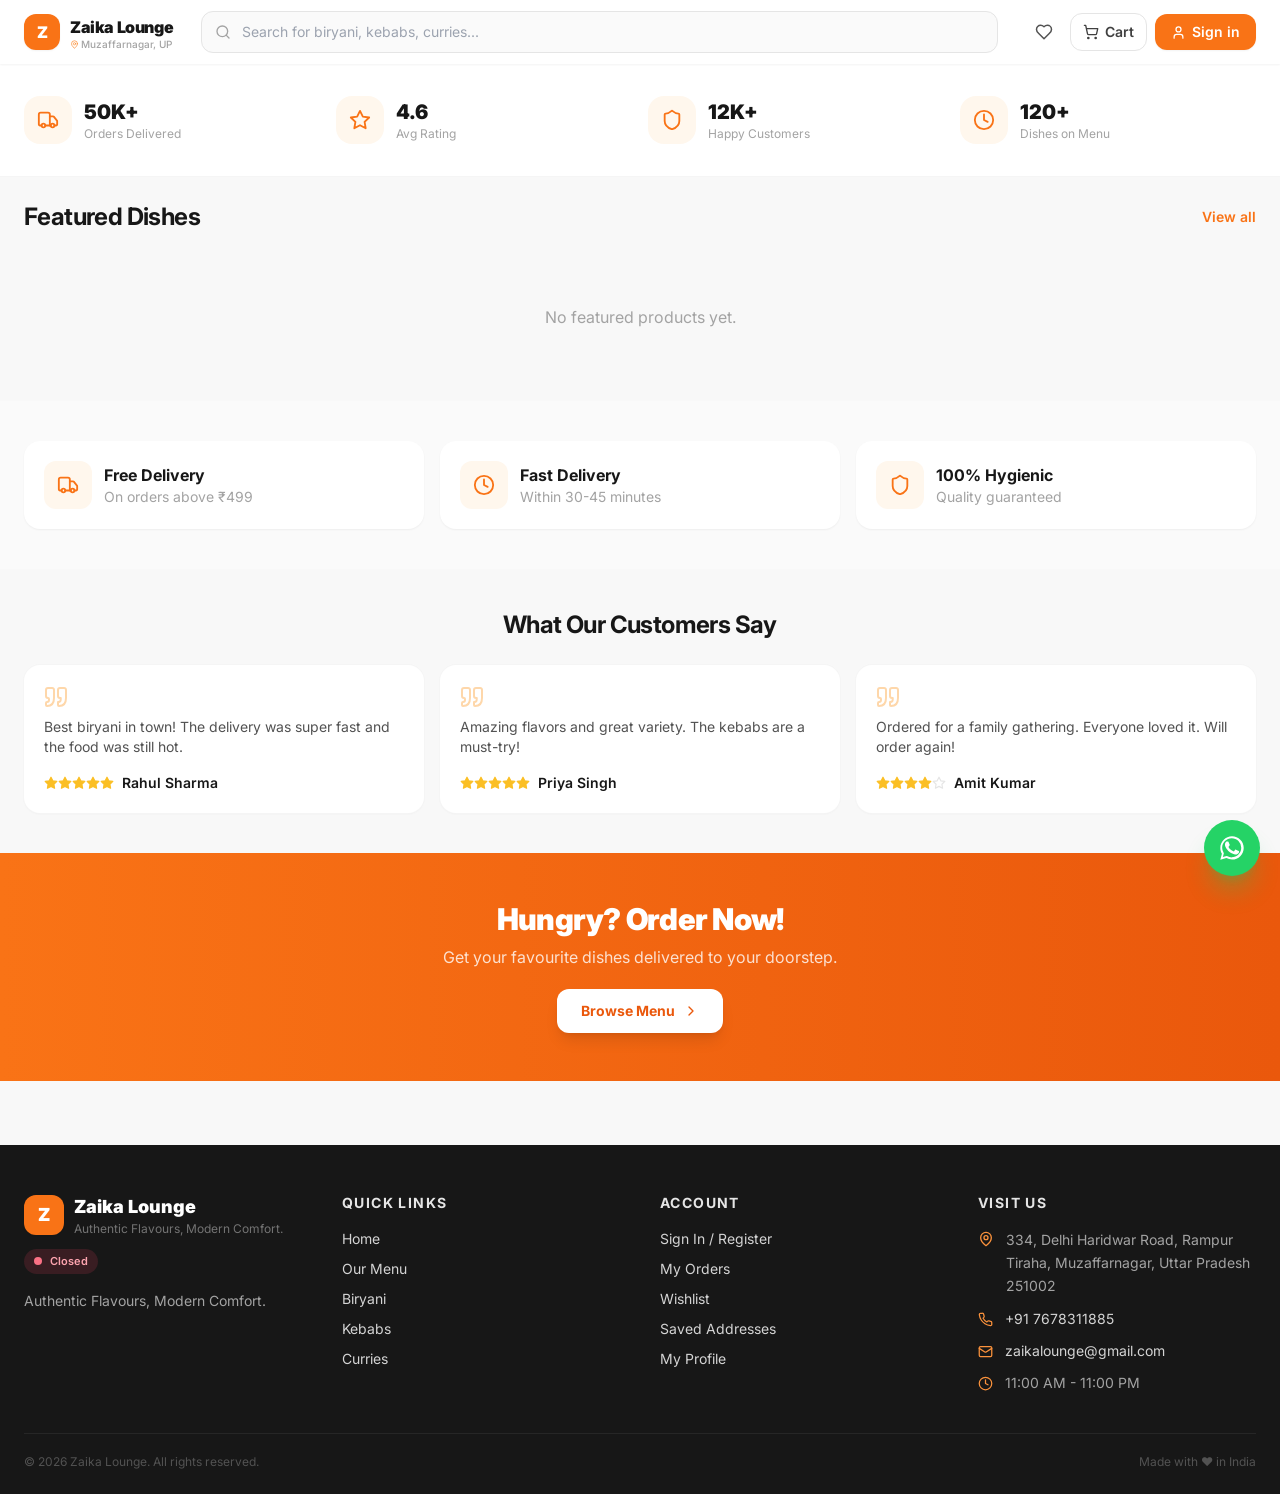
==== commit fd9478b6: "Updated index.html" ====
--- a/public_html/index.html
+++ b/public_html/index.html
@@ -6,9 +6,9 @@
     <meta name="viewport" content="width=device-width, initial-scale=1.0, maximum-scale=5.0" />
     <meta name="theme-color" content="#ea580c" />
     <meta name="description" content="Order delicious food online with fast delivery to your doorstep." />
-    <title>FoodieHub - Online Food Ordering</title>
-    <script type="module" crossorigin src="./assets/index-kwvzJB8g.js"></script>
-    <link rel="stylesheet" crossorigin href="./assets/index-BF5MV5Qb.css">
+    <title>Zaika Lounge - Online Food Ordering</title>
+    <script type="module" crossorigin src="./assets/index-DSkT5ZAr.js"></script>
+    <link rel="stylesheet" crossorigin href="./assets/index-C2nKHn5L.css">
   </head>
   <body>
     <div id="root"></div>
--- a/public_html/assets/index-C2nKHn5L.css
+++ b/public_html/assets/index-C2nKHn5L.css
@@ -0,0 +1 @@
+@import"https://fonts.googleapis.com/css2?family=Inter:wght@400;500;600;700;800;900&display=swap";*,:before,:after{--tw-border-spacing-x: 0;--tw-border-spacing-y: 0;--tw-translate-x: 0;--tw-translate-y: 0;--tw-rotate: 0;--tw-skew-x: 0;--tw-skew-y: 0;--tw-scale-x: 1;--tw-scale-y: 1;--tw-pan-x: ;--tw-pan-y: ;--tw-pinch-zoom: ;--tw-scroll-snap-strictness: proximity;--tw-gradient-from-position: ;--tw-gradient-via-position: ;--tw-gradient-to-position: ;--tw-ordinal: ;--tw-slashed-zero: ;--tw-numeric-figure: ;--tw-numeric-spacing: ;--tw-numeric-fraction: ;--tw-ring-inset: ;--tw-ring-offset-width: 0px;--tw-ring-offset-color: #fff;--tw-ring-color: rgb(59 130 246 / .5);--tw-ring-offset-shadow: 0 0 #0000;--tw-ring-shadow: 0 0 #0000;--tw-shadow: 0 0 #0000;--tw-shadow-colored: 0 0 #0000;--tw-blur: ;--tw-brightness: ;--tw-contrast: ;--tw-grayscale: ;--tw-hue-rotate: ;--tw-invert: ;--tw-saturate: ;--tw-sepia: ;--tw-drop-shadow: ;--tw-backdrop-blur: ;--tw-backdrop-brightness: ;--tw-backdrop-contrast: ;--tw-backdrop-grayscale: ;--tw-backdrop-hue-rotate: ;--tw-backdrop-invert: ;--tw-backdrop-opacity: ;--tw-backdrop-saturate: ;--tw-backdrop-sepia: ;--tw-contain-size: ;--tw-contain-layout: ;--tw-contain-paint: ;--tw-contain-style: }::backdrop{--tw-border-spacing-x: 0;--tw-border-spacing-y: 0;--tw-translate-x: 0;--tw-translate-y: 0;--tw-rotate: 0;--tw-skew-x: 0;--tw-skew-y: 0;--tw-scale-x: 1;--tw-scale-y: 1;--tw-pan-x: ;--tw-pan-y: ;--tw-pinch-zoom: ;--tw-scroll-snap-strictness: proximity;--tw-gradient-from-position: ;--tw-gradient-via-position: ;--tw-gradient-to-position: ;--tw-ordinal: ;--tw-slashed-zero: ;--tw-numeric-figure: ;--tw-numeric-spacing: ;--tw-numeric-fraction: ;--tw-ring-inset: ;--tw-ring-offset-width: 0px;--tw-ring-offset-color: #fff;--tw-ring-color: rgb(59 130 246 / .5);--tw-ring-offset-shadow: 0 0 #0000;--tw-ring-shadow: 0 0 #0000;--tw-shadow: 0 0 #0000;--tw-shadow-colored: 0 0 #0000;--tw-blur: ;--tw-brightness: ;--tw-contrast: ;--tw-grayscale: ;--tw-hue-rotate: ;--tw-invert: ;--tw-saturate: ;--tw-sepia: ;--tw-drop-shadow: ;--tw-backdrop-blur: ;--tw-backdrop-brightness: ;--tw-backdrop-contrast: ;--tw-backdrop-grayscale: ;--tw-backdrop-hue-rotate: ;--tw-backdrop-invert: ;--tw-backdrop-opacity: ;--tw-backdrop-saturate: ;--tw-backdrop-sepia: ;--tw-contain-size: ;--tw-contain-layout: ;--tw-contain-paint: ;--tw-contain-style: }*,:before,:after{box-sizing:border-box;border-width:0;border-style:solid;border-color:#e5e7eb}:before,:after{--tw-content: ""}html,:host{line-height:1.5;-webkit-text-size-adjust:100%;-moz-tab-size:4;-o-tab-size:4;tab-size:4;font-family:ui-sans-serif,system-ui,sans-serif,"Apple Color Emoji","Segoe UI Emoji",Segoe UI Symbol,"Noto Color Emoji";font-feature-settings:normal;font-variation-settings:normal;-webkit-tap-highlight-color:transparent}body{margin:0;line-height:inherit}hr{height:0;color:inherit;border-top-width:1px}abbr:where([title]){-webkit-text-decoration:underline dotted;text-decoration:underline dotted}h1,h2,h3,h4,h5,h6{font-size:inherit;font-weight:inherit}a{color:inherit;text-decoration:inherit}b,strong{font-weight:bolder}code,kbd,samp,pre{font-family:ui-monospace,SFMono-Regular,Menlo,Monaco,Consolas,Liberation Mono,Courier New,monospace;font-feature-settings:normal;font-variation-settings:normal;font-size:1em}small{font-size:80%}sub,sup{font-size:75%;line-height:0;position:relative;vertical-align:baseline}sub{bottom:-.25em}sup{top:-.5em}table{text-indent:0;border-color:inherit;border-collapse:collapse}button,input,optgroup,select,textarea{font-family:inherit;font-feature-settings:inherit;font-variation-settings:inherit;font-size:100%;font-weight:inherit;line-height:inherit;letter-spacing:inherit;color:inherit;margin:0;padding:0}button,select{text-transform:none}button,input:where([type=button]),input:where([type=reset]),input:where([type=submit]){-webkit-appearance:button;background-color:transparent;background-image:none}:-moz-focusring{outline:auto}:-moz-ui-invalid{box-shadow:none}progress{vertical-align:baseline}::-webkit-inner-spin-button,::-webkit-outer-spin-button{height:auto}[type=search]{-webkit-appearance:textfield;outline-offset:-2px}::-webkit-search-decoration{-webkit-appearance:none}::-webkit-file-upload-button{-webkit-appearance:button;font:inherit}summary{display:list-item}blockquote,dl,dd,h1,h2,h3,h4,h5,h6,hr,figure,p,pre{margin:0}fieldset{margin:0;padding:0}legend{padding:0}ol,ul,menu{list-style:none;margin:0;padding:0}dialog{padding:0}textarea{resize:vertical}input::-moz-placeholder,textarea::-moz-placeholder{opacity:1;color:#9ca3af}input::placeholder,textarea::placeholder{opacity:1;color:#9ca3af}button,[role=button]{cursor:pointer}:disabled{cursor:default}img,svg,video,canvas,audio,iframe,embed,object{display:block;vertical-align:middle}img,video{max-width:100%;height:auto}[hidden]:where(:not([hidden=until-found])){display:none}:root{color-scheme:light}html{scroll-behavior:smooth}body{--tw-bg-opacity: 1;background-color:rgb(248 248 248 / var(--tw-bg-opacity, 1));--tw-text-opacity: 1;color:rgb(23 23 23 / var(--tw-text-opacity, 1));-webkit-font-smoothing:antialiased;-moz-osx-font-smoothing:grayscale;font-family:Inter,-apple-system,BlinkMacSystemFont,Segoe UI,Roboto,sans-serif}h1,h2,h3,h4,h5{letter-spacing:-.025em}*{-webkit-tap-highlight-color:transparent}.btn-secondary{display:inline-flex;-webkit-user-select:none;-moz-user-select:none;user-select:none;align-items:center;justify-content:center;gap:.5rem;border-radius:.75rem;padding:.625rem 1.25rem;font-size:.875rem;line-height:1.25rem;font-weight:600;transition-property:all;transition-timing-function:cubic-bezier(.4,0,.2,1);transition-duration:.15s}.btn-secondary:active{--tw-scale-x: .97;--tw-scale-y: .97;transform:translate(var(--tw-translate-x),var(--tw-translate-y)) rotate(var(--tw-rotate)) skew(var(--tw-skew-x)) skewY(var(--tw-skew-y)) scaleX(var(--tw-scale-x)) scaleY(var(--tw-scale-y))}.btn-secondary:disabled{pointer-events:none;opacity:.5}.btn-secondary{border-width:1px;--tw-border-opacity: 1;border-color:rgb(229 229 229 / var(--tw-border-opacity, 1));--tw-bg-opacity: 1;background-color:rgb(255 255 255 / var(--tw-bg-opacity, 1));--tw-text-opacity: 1;color:rgb(38 38 38 / var(--tw-text-opacity, 1))}.btn-secondary:hover{--tw-border-opacity: 1;border-color:rgb(212 212 212 / var(--tw-border-opacity, 1));--tw-bg-opacity: 1;background-color:rgb(250 250 250 / var(--tw-bg-opacity, 1))}.btn-sm{border-radius:.5rem;padding:.375rem .75rem;font-size:.75rem;line-height:1rem}.input{width:100%;border-radius:.75rem;border-width:1px;--tw-border-opacity: 1;border-color:rgb(229 229 229 / var(--tw-border-opacity, 1));--tw-bg-opacity: 1;background-color:rgb(255 255 255 / var(--tw-bg-opacity, 1));padding:.625rem 1rem;font-size:.875rem;line-height:1.25rem;outline:2px solid transparent;outline-offset:2px;transition-property:all;transition-timing-function:cubic-bezier(.4,0,.2,1);transition-duration:.15s}.input::-moz-placeholder{--tw-text-opacity: 1;color:rgb(163 163 163 / var(--tw-text-opacity, 1))}.input::placeholder{--tw-text-opacity: 1;color:rgb(163 163 163 / var(--tw-text-opacity, 1))}.input:focus{--tw-border-opacity: 1;border-color:rgb(249 115 22 / var(--tw-border-opacity, 1));--tw-ring-offset-shadow: var(--tw-ring-inset) 0 0 0 var(--tw-ring-offset-width) var(--tw-ring-offset-color);--tw-ring-shadow: var(--tw-ring-inset) 0 0 0 calc(2px + var(--tw-ring-offset-width)) var(--tw-ring-color);box-shadow:var(--tw-ring-offset-shadow),var(--tw-ring-shadow),var(--tw-shadow, 0 0 #0000);--tw-ring-opacity: 1;--tw-ring-color: rgb(255 237 213 / var(--tw-ring-opacity, 1))}.input:disabled{cursor:not-allowed;--tw-bg-opacity: 1;background-color:rgb(250 250 250 / var(--tw-bg-opacity, 1))}.label{margin-bottom:.375rem;display:block;font-size:.75rem;line-height:1rem;font-weight:600;--tw-text-opacity: 1;color:rgb(82 82 82 / var(--tw-text-opacity, 1))}.card{border-radius:1rem;--tw-bg-opacity: 1;background-color:rgb(255 255 255 / var(--tw-bg-opacity, 1));--tw-shadow: 0 1px 2px 0 rgb(0 0 0 / .05);--tw-shadow-colored: 0 1px 2px 0 var(--tw-shadow-color);box-shadow:var(--tw-ring-offset-shadow, 0 0 #0000),var(--tw-ring-shadow, 0 0 #0000),var(--tw-shadow);--tw-ring-offset-shadow: var(--tw-ring-inset) 0 0 0 var(--tw-ring-offset-width) var(--tw-ring-offset-color);--tw-ring-shadow: var(--tw-ring-inset) 0 0 0 calc(1px + var(--tw-ring-offset-width)) var(--tw-ring-color);box-shadow:var(--tw-ring-offset-shadow),var(--tw-ring-shadow),var(--tw-shadow, 0 0 #0000);--tw-ring-opacity: 1;--tw-ring-color: rgb(245 245 245 / var(--tw-ring-opacity, 1))}@keyframes pulse{50%{opacity:.5}}.skeleton{animation:pulse 2s cubic-bezier(.4,0,.6,1) infinite;border-radius:.75rem;background-color:#e5e5e5cc}.pointer-events-none{pointer-events:none}.visible{visibility:visible}.fixed{position:fixed}.absolute{position:absolute}.relative{position:relative}.sticky{position:sticky}.inset-0{top:0;right:0;bottom:0;left:0}.inset-y-0{top:0;bottom:0}.-bottom-12{bottom:-3rem}.-left-4{left:-1rem}.-right-0\.5{right:-.125rem}.-right-8{right:-2rem}.-top-0\.5{top:-.125rem}.-top-8{top:-2rem}.bottom-0{bottom:0}.bottom-2{bottom:.5rem}.bottom-4{bottom:1rem}.bottom-6{bottom:1.5rem}.left-0{left:0}.left-1\/2{left:50%}.left-2{left:.5rem}.left-3{left:.75rem}.left-3\.5{left:.875rem}.right-0{right:0}.right-1{right:.25rem}.right-2{right:.5rem}.right-3{right:.75rem}.right-5{right:1.25rem}.top-0{top:0}.top-1{top:.25rem}.top-1\/2{top:50%}.top-2{top:.5rem}.top-20{top:5rem}.top-3{top:.75rem}.top-full{top:100%}.z-30{z-index:30}.z-40{z-index:40}.z-50{z-index:50}.z-\[100\]{z-index:100}.z-\[110\]{z-index:110}.mx-4{margin-left:1rem;margin-right:1rem}.mx-auto{margin-left:auto;margin-right:auto}.mb-0{margin-bottom:0}.mb-1{margin-bottom:.25rem}.mb-2{margin-bottom:.5rem}.mb-3{margin-bottom:.75rem}.mb-4{margin-bottom:1rem}.mb-5{margin-bottom:1.25rem}.mb-6{margin-bottom:1.5rem}.ml-1{margin-left:.25rem}.ml-auto{margin-left:auto}.mt-0\.5{margin-top:.125rem}.mt-1{margin-top:.25rem}.mt-1\.5{margin-top:.375rem}.mt-10{margin-top:2.5rem}.mt-16{margin-top:4rem}.mt-2{margin-top:.5rem}.mt-3{margin-top:.75rem}.mt-4{margin-top:1rem}.mt-5{margin-top:1.25rem}.mt-6{margin-top:1.5rem}.mt-8{margin-top:2rem}.mt-auto{margin-top:auto}.line-clamp-1{overflow:hidden;display:-webkit-box;-webkit-box-orient:vertical;-webkit-line-clamp:1}.line-clamp-2{overflow:hidden;display:-webkit-box;-webkit-box-orient:vertical;-webkit-line-clamp:2}.block{display:block}.inline-block{display:inline-block}.flex{display:flex}.inline-flex{display:inline-flex}.table{display:table}.grid{display:grid}.hidden{display:none}.aspect-\[4\/3\]{aspect-ratio:4/3}.aspect-square{aspect-ratio:1 / 1}.h-0{height:0px}.h-0\.5{height:.125rem}.h-1\.5{height:.375rem}.h-10{height:2.5rem}.h-12{height:3rem}.h-14{height:3.5rem}.h-16{height:4rem}.h-2{height:.5rem}.h-2\.5{height:.625rem}.h-20{height:5rem}.h-3{height:.75rem}.h-3\.5{height:.875rem}.h-32{height:8rem}.h-4{height:1rem}.h-48{height:12rem}.h-5{height:1.25rem}.h-6{height:1.5rem}.h-64{height:16rem}.h-7{height:1.75rem}.h-8{height:2rem}.h-9{height:2.25rem}.h-\[280px\]{height:280px}.h-full{height:100%}.max-h-80{max-height:20rem}.min-h-\[80px\]{min-height:80px}.min-h-screen{min-height:100vh}.w-0{width:0px}.w-1\/3{width:33.333333%}.w-10{width:2.5rem}.w-12{width:3rem}.w-14{width:3.5rem}.w-16{width:4rem}.w-2{width:.5rem}.w-2\.5{width:.625rem}.w-20{width:5rem}.w-3\.5{width:.875rem}.w-3\/4{width:75%}.w-32{width:8rem}.w-40{width:10rem}.w-48{width:12rem}.w-5{width:1.25rem}.w-52{width:13rem}.w-6{width:1.5rem}.w-64{width:16rem}.w-7{width:1.75rem}.w-72{width:18rem}.w-8{width:2rem}.w-80{width:20rem}.w-9{width:2.25rem}.w-fit{width:-moz-fit-content;width:fit-content}.w-full{width:100%}.min-w-0{min-width:0px}.min-w-12{min-width:3rem}.min-w-5{min-width:1.25rem}.min-w-7{min-width:1.75rem}.min-w-8{min-width:2rem}.min-w-\[40px\]{min-width:40px}.max-w-20{max-width:5rem}.max-w-2xl{max-width:42rem}.max-w-3xl{max-width:48rem}.max-w-4xl{max-width:56rem}.max-w-5xl{max-width:64rem}.max-w-7xl{max-width:80rem}.max-w-md{max-width:28rem}.max-w-sm{max-width:24rem}.max-w-xl{max-width:36rem}.max-w-xs{max-width:20rem}.flex-1{flex:1 1 0%}.flex-shrink-0,.shrink-0{flex-shrink:0}.-translate-x-1\/2{--tw-translate-x: -50%;transform:translate(var(--tw-translate-x),var(--tw-translate-y)) rotate(var(--tw-rotate)) skew(var(--tw-skew-x)) skewY(var(--tw-skew-y)) scaleX(var(--tw-scale-x)) scaleY(var(--tw-scale-y))}.-translate-x-full{--tw-translate-x: -100%;transform:translate(var(--tw-translate-x),var(--tw-translate-y)) rotate(var(--tw-rotate)) skew(var(--tw-skew-x)) skewY(var(--tw-skew-y)) scaleX(var(--tw-scale-x)) scaleY(var(--tw-scale-y))}.-translate-y-1{--tw-translate-y: -.25rem;transform:translate(var(--tw-translate-x),var(--tw-translate-y)) rotate(var(--tw-rotate)) skew(var(--tw-skew-x)) skewY(var(--tw-skew-y)) scaleX(var(--tw-scale-x)) scaleY(var(--tw-scale-y))}.-translate-y-1\/2{--tw-translate-y: -50%;transform:translate(var(--tw-translate-x),var(--tw-translate-y)) rotate(var(--tw-rotate)) skew(var(--tw-skew-x)) skewY(var(--tw-skew-y)) scaleX(var(--tw-scale-x)) scaleY(var(--tw-scale-y))}.translate-x-0{--tw-translate-x: 0px;transform:translate(var(--tw-translate-x),var(--tw-translate-y)) rotate(var(--tw-rotate)) skew(var(--tw-skew-x)) skewY(var(--tw-skew-y)) scaleX(var(--tw-scale-x)) scaleY(var(--tw-scale-y))}.transform{transform:translate(var(--tw-translate-x),var(--tw-translate-y)) rotate(var(--tw-rotate)) skew(var(--tw-skew-x)) skewY(var(--tw-skew-y)) scaleX(var(--tw-scale-x)) scaleY(var(--tw-scale-y))}@keyframes spin{to{transform:rotate(360deg)}}.animate-spin{animation:spin 1s linear infinite}.cursor-default{cursor:default}.cursor-pointer{cursor:pointer}.select-none{-webkit-user-select:none;-moz-user-select:none;user-select:none}.grid-cols-1{grid-template-columns:repeat(1,minmax(0,1fr))}.grid-cols-2{grid-template-columns:repeat(2,minmax(0,1fr))}.grid-cols-3{grid-template-columns:repeat(3,minmax(0,1fr))}.grid-cols-7{grid-template-columns:repeat(7,minmax(0,1fr))}.flex-col{flex-direction:column}.flex-wrap{flex-wrap:wrap}.place-items-center{place-items:center}.items-start{align-items:flex-start}.items-end{align-items:flex-end}.items-center{align-items:center}.justify-end{justify-content:flex-end}.justify-center{justify-content:center}.justify-between{justify-content:space-between}.gap-0{gap:0px}.gap-0\.5{gap:.125rem}.gap-1{gap:.25rem}.gap-1\.5{gap:.375rem}.gap-10{gap:2.5rem}.gap-2{gap:.5rem}.gap-2\.5{gap:.625rem}.gap-3{gap:.75rem}.gap-4{gap:1rem}.gap-5{gap:1.25rem}.gap-6{gap:1.5rem}.space-y-0\.5>:not([hidden])~:not([hidden]){--tw-space-y-reverse: 0;margin-top:calc(.125rem * calc(1 - var(--tw-space-y-reverse)));margin-bottom:calc(.125rem * var(--tw-space-y-reverse))}.space-y-1>:not([hidden])~:not([hidden]){--tw-space-y-reverse: 0;margin-top:calc(.25rem * calc(1 - var(--tw-space-y-reverse)));margin-bottom:calc(.25rem * var(--tw-space-y-reverse))}.space-y-1\.5>:not([hidden])~:not([hidden]){--tw-space-y-reverse: 0;margin-top:calc(.375rem * calc(1 - var(--tw-space-y-reverse)));margin-bottom:calc(.375rem * var(--tw-space-y-reverse))}.space-y-2>:not([hidden])~:not([hidden]){--tw-space-y-reverse: 0;margin-top:calc(.5rem * calc(1 - var(--tw-space-y-reverse)));margin-bottom:calc(.5rem * var(--tw-space-y-reverse))}.space-y-2\.5>:not([hidden])~:not([hidden]){--tw-space-y-reverse: 0;margin-top:calc(.625rem * calc(1 - var(--tw-space-y-reverse)));margin-bottom:calc(.625rem * var(--tw-space-y-reverse))}.space-y-3>:not([hidden])~:not([hidden]){--tw-space-y-reverse: 0;margin-top:calc(.75rem * calc(1 - var(--tw-space-y-reverse)));margin-bottom:calc(.75rem * var(--tw-space-y-reverse))}.space-y-4>:not([hidden])~:not([hidden]){--tw-space-y-reverse: 0;margin-top:calc(1rem * calc(1 - var(--tw-space-y-reverse)));margin-bottom:calc(1rem * var(--tw-space-y-reverse))}.space-y-5>:not([hidden])~:not([hidden]){--tw-space-y-reverse: 0;margin-top:calc(1.25rem * calc(1 - var(--tw-space-y-reverse)));margin-bottom:calc(1.25rem * var(--tw-space-y-reverse))}.overflow-hidden{overflow:hidden}.overflow-x-auto{overflow-x:auto}.overflow-y-auto{overflow-y:auto}.truncate{overflow:hidden;text-overflow:ellipsis;white-space:nowrap}.rounded{border-radius:.25rem}.rounded-2xl{border-radius:1rem}.rounded-3xl{border-radius:1.5rem}.rounded-full{border-radius:9999px}.rounded-lg{border-radius:.5rem}.rounded-md{border-radius:.375rem}.rounded-sm{border-radius:.125rem}.rounded-xl{border-radius:.75rem}.rounded-t-lg{border-top-left-radius:.5rem;border-top-right-radius:.5rem}.rounded-tl-none{border-top-left-radius:0}.border{border-width:1px}.border-2{border-width:2px}.border-x-\[10px\]{border-left-width:10px;border-right-width:10px}.border-b{border-bottom-width:1px}.border-b-2{border-bottom-width:2px}.border-t{border-top-width:1px}.border-t-\[16px\]{border-top-width:16px}.border-dashed{border-style:dashed}.border-amber-200{--tw-border-opacity: 1;border-color:rgb(253 230 138 / var(--tw-border-opacity, 1))}.border-blue-200{--tw-border-opacity: 1;border-color:rgb(191 219 254 / var(--tw-border-opacity, 1))}.border-brand-500{--tw-border-opacity: 1;border-color:rgb(249 115 22 / var(--tw-border-opacity, 1))}.border-green-200{--tw-border-opacity: 1;border-color:rgb(187 247 208 / var(--tw-border-opacity, 1))}.border-green-600{--tw-border-opacity: 1;border-color:rgb(22 163 74 / var(--tw-border-opacity, 1))}.border-neutral-100{--tw-border-opacity: 1;border-color:rgb(245 245 245 / var(--tw-border-opacity, 1))}.border-neutral-200{--tw-border-opacity: 1;border-color:rgb(229 229 229 / var(--tw-border-opacity, 1))}.border-neutral-50{--tw-border-opacity: 1;border-color:rgb(250 250 250 / var(--tw-border-opacity, 1))}.border-neutral-800{--tw-border-opacity: 1;border-color:rgb(38 38 38 / var(--tw-border-opacity, 1))}.border-red-200{--tw-border-opacity: 1;border-color:rgb(254 202 202 / var(--tw-border-opacity, 1))}.border-red-600{--tw-border-opacity: 1;border-color:rgb(220 38 38 / var(--tw-border-opacity, 1))}.border-transparent{border-color:transparent}.border-white\/10{border-color:#ffffff1a}.border-x-transparent{border-left-color:transparent;border-right-color:transparent}.border-t-brand-500{--tw-border-opacity: 1;border-top-color:rgb(249 115 22 / var(--tw-border-opacity, 1))}.border-t-neutral-900{--tw-border-opacity: 1;border-top-color:rgb(23 23 23 / var(--tw-border-opacity, 1))}.bg-\[\#128C7E\]{--tw-bg-opacity: 1;background-color:rgb(18 140 126 / var(--tw-bg-opacity, 1))}.bg-\[\#25D366\]{--tw-bg-opacity: 1;background-color:rgb(37 211 102 / var(--tw-bg-opacity, 1))}.bg-\[\#e5ddd5\]{--tw-bg-opacity: 1;background-color:rgb(229 221 213 / var(--tw-bg-opacity, 1))}.bg-amber-100{--tw-bg-opacity: 1;background-color:rgb(254 243 199 / var(--tw-bg-opacity, 1))}.bg-amber-50{--tw-bg-opacity: 1;background-color:rgb(255 251 235 / var(--tw-bg-opacity, 1))}.bg-amber-50\/50{background-color:#fffbeb80}.bg-amber-500{--tw-bg-opacity: 1;background-color:rgb(245 158 11 / var(--tw-bg-opacity, 1))}.bg-black\/50{background-color:#00000080}.bg-black\/60{background-color:#0009}.bg-blue-100{--tw-bg-opacity: 1;background-color:rgb(219 234 254 / var(--tw-bg-opacity, 1))}.bg-blue-50{--tw-bg-opacity: 1;background-color:rgb(239 246 255 / var(--tw-bg-opacity, 1))}.bg-blue-500{--tw-bg-opacity: 1;background-color:rgb(59 130 246 / var(--tw-bg-opacity, 1))}.bg-brand-100{--tw-bg-opacity: 1;background-color:rgb(255 237 213 / var(--tw-bg-opacity, 1))}.bg-brand-50{--tw-bg-opacity: 1;background-color:rgb(255 247 237 / var(--tw-bg-opacity, 1))}.bg-brand-50\/60{background-color:#fff7ed99}.bg-brand-500{--tw-bg-opacity: 1;background-color:rgb(249 115 22 / var(--tw-bg-opacity, 1))}.bg-emerald-400{--tw-bg-opacity: 1;background-color:rgb(52 211 153 / var(--tw-bg-opacity, 1))}.bg-emerald-500\/15{background-color:#10b98126}.bg-green-100{--tw-bg-opacity: 1;background-color:rgb(220 252 231 / var(--tw-bg-opacity, 1))}.bg-green-50{--tw-bg-opacity: 1;background-color:rgb(240 253 244 / var(--tw-bg-opacity, 1))}.bg-green-50\/50{background-color:#f0fdf480}.bg-green-500{--tw-bg-opacity: 1;background-color:rgb(34 197 94 / var(--tw-bg-opacity, 1))}.bg-green-600{--tw-bg-opacity: 1;background-color:rgb(22 163 74 / var(--tw-bg-opacity, 1))}.bg-indigo-100{--tw-bg-opacity: 1;background-color:rgb(224 231 255 / var(--tw-bg-opacity, 1))}.bg-indigo-50{--tw-bg-opacity: 1;background-color:rgb(238 242 255 / var(--tw-bg-opacity, 1))}.bg-neutral-100{--tw-bg-opacity: 1;background-color:rgb(245 245 245 / var(--tw-bg-opacity, 1))}.bg-neutral-200{--tw-bg-opacity: 1;background-color:rgb(229 229 229 / var(--tw-bg-opacity, 1))}.bg-neutral-400{--tw-bg-opacity: 1;background-color:rgb(163 163 163 / var(--tw-bg-opacity, 1))}.bg-neutral-50{--tw-bg-opacity: 1;background-color:rgb(250 250 250 / var(--tw-bg-opacity, 1))}.bg-neutral-800{--tw-bg-opacity: 1;background-color:rgb(38 38 38 / var(--tw-bg-opacity, 1))}.bg-neutral-900{--tw-bg-opacity: 1;background-color:rgb(23 23 23 / var(--tw-bg-opacity, 1))}.bg-orange-100{--tw-bg-opacity: 1;background-color:rgb(255 237 213 / var(--tw-bg-opacity, 1))}.bg-orange-50{--tw-bg-opacity: 1;background-color:rgb(255 247 237 / var(--tw-bg-opacity, 1))}.bg-purple-100{--tw-bg-opacity: 1;background-color:rgb(243 232 255 / var(--tw-bg-opacity, 1))}.bg-purple-50{--tw-bg-opacity: 1;background-color:rgb(250 245 255 / var(--tw-bg-opacity, 1))}.bg-purple-500{--tw-bg-opacity: 1;background-color:rgb(168 85 247 / var(--tw-bg-opacity, 1))}.bg-red-100{--tw-bg-opacity: 1;background-color:rgb(254 226 226 / var(--tw-bg-opacity, 1))}.bg-red-50{--tw-bg-opacity: 1;background-color:rgb(254 242 242 / var(--tw-bg-opacity, 1))}.bg-red-500{--tw-bg-opacity: 1;background-color:rgb(239 68 68 / var(--tw-bg-opacity, 1))}.bg-red-600{--tw-bg-opacity: 1;background-color:rgb(220 38 38 / var(--tw-bg-opacity, 1))}.bg-rose-400{--tw-bg-opacity: 1;background-color:rgb(251 113 133 / var(--tw-bg-opacity, 1))}.bg-rose-500\/15{background-color:#f43f5e26}.bg-white{--tw-bg-opacity: 1;background-color:rgb(255 255 255 / var(--tw-bg-opacity, 1))}.bg-white\/10{background-color:#ffffff1a}.bg-white\/20{background-color:#fff3}.bg-white\/5{background-color:#ffffff0d}.bg-white\/50{background-color:#ffffff80}.bg-white\/90{background-color:#ffffffe6}.bg-gradient-to-br{background-image:linear-gradient(to bottom right,var(--tw-gradient-stops))}.bg-gradient-to-r{background-image:linear-gradient(to right,var(--tw-gradient-stops))}.bg-gradient-to-t{background-image:linear-gradient(to top,var(--tw-gradient-stops))}.from-amber-600{--tw-gradient-from: #d97706 var(--tw-gradient-from-position);--tw-gradient-to: rgb(217 119 6 / 0) var(--tw-gradient-to-position);--tw-gradient-stops: var(--tw-gradient-from), var(--tw-gradient-to)}.from-black\/70{--tw-gradient-from: rgb(0 0 0 / .7) var(--tw-gradient-from-position);--tw-gradient-to: rgb(0 0 0 / 0) var(--tw-gradient-to-position);--tw-gradient-stops: var(--tw-gradient-from), var(--tw-gradient-to)}.from-brand-50{--tw-gradient-from: #fff7ed var(--tw-gradient-from-position);--tw-gradient-to: rgb(255 247 237 / 0) var(--tw-gradient-to-position);--tw-gradient-stops: var(--tw-gradient-from), var(--tw-gradient-to)}.from-brand-500{--tw-gradient-from: #f97316 var(--tw-gradient-from-position);--tw-gradient-to: rgb(249 115 22 / 0) var(--tw-gradient-to-position);--tw-gradient-stops: var(--tw-gradient-from), var(--tw-gradient-to)}.from-cyan-400{--tw-gradient-from: #22d3ee var(--tw-gradient-from-position);--tw-gradient-to: rgb(34 211 238 / 0) var(--tw-gradient-to-position);--tw-gradient-stops: var(--tw-gradient-from), var(--tw-gradient-to)}.from-gray-400{--tw-gradient-from: #9ca3af var(--tw-gradient-from-position);--tw-gradient-to: rgb(156 163 175 / 0) var(--tw-gradient-to-position);--tw-gradient-stops: var(--tw-gradient-from), var(--tw-gradient-to)}.from-yellow-400{--tw-gradient-from: #facc15 var(--tw-gradient-from-position);--tw-gradient-to: rgb(250 204 21 / 0) var(--tw-gradient-to-position);--tw-gradient-stops: var(--tw-gradient-from), var(--tw-gradient-to)}.via-black\/30{--tw-gradient-to: rgb(0 0 0 / 0) var(--tw-gradient-to-position);--tw-gradient-stops: var(--tw-gradient-from), rgb(0 0 0 / .3) var(--tw-gradient-via-position), var(--tw-gradient-to)}.to-amber-50{--tw-gradient-to: #fffbeb var(--tw-gradient-to-position)}.to-amber-800{--tw-gradient-to: #92400e var(--tw-gradient-to-position)}.to-blue-600{--tw-gradient-to: #2563eb var(--tw-gradient-to-position)}.to-brand-600{--tw-gradient-to: #ea580c var(--tw-gradient-to-position)}.to-gray-600{--tw-gradient-to: #4b5563 var(--tw-gradient-to-position)}.to-transparent{--tw-gradient-to: transparent var(--tw-gradient-to-position)}.to-yellow-600{--tw-gradient-to: #ca8a04 var(--tw-gradient-to-position)}.fill-amber-400{fill:#fbbf24}.fill-red-500{fill:#ef4444}.fill-white{fill:#fff}.object-cover{-o-object-fit:cover;object-fit:cover}.p-0\.5{padding:.125rem}.p-1{padding:.25rem}.p-1\.5{padding:.375rem}.p-2{padding:.5rem}.p-2\.5{padding:.625rem}.p-3{padding:.75rem}.p-4{padding:1rem}.p-5{padding:1.25rem}.p-6{padding:1.5rem}.p-8{padding:2rem}.px-1{padding-left:.25rem;padding-right:.25rem}.px-1\.5{padding-left:.375rem;padding-right:.375rem}.px-10{padding-left:2.5rem;padding-right:2.5rem}.px-2{padding-left:.5rem;padding-right:.5rem}.px-2\.5{padding-left:.625rem;padding-right:.625rem}.px-3{padding-left:.75rem;padding-right:.75rem}.px-4{padding-left:1rem;padding-right:1rem}.px-5{padding-left:1.25rem;padding-right:1.25rem}.px-6{padding-left:1.5rem;padding-right:1.5rem}.py-0\.5{padding-top:.125rem;padding-bottom:.125rem}.py-1{padding-top:.25rem;padding-bottom:.25rem}.py-1\.5{padding-top:.375rem;padding-bottom:.375rem}.py-10{padding-top:2.5rem;padding-bottom:2.5rem}.py-12{padding-top:3rem;padding-bottom:3rem}.py-16{padding-top:4rem;padding-bottom:4rem}.py-2{padding-top:.5rem;padding-bottom:.5rem}.py-2\.5{padding-top:.625rem;padding-bottom:.625rem}.py-20{padding-top:5rem;padding-bottom:5rem}.py-3{padding-top:.75rem;padding-bottom:.75rem}.py-3\.5{padding-top:.875rem;padding-bottom:.875rem}.py-4{padding-top:1rem;padding-bottom:1rem}.py-5{padding-top:1.25rem;padding-bottom:1.25rem}.py-6{padding-top:1.5rem;padding-bottom:1.5rem}.py-8{padding-top:2rem;padding-bottom:2rem}.pb-2{padding-bottom:.5rem}.pb-3{padding-bottom:.75rem}.pb-6{padding-bottom:1.5rem}.pl-10{padding-left:2.5rem}.pr-10{padding-right:2.5rem}.pr-4{padding-right:1rem}.pt-1{padding-top:.25rem}.pt-1\.5{padding-top:.375rem}.pt-12{padding-top:3rem}.pt-2{padding-top:.5rem}.pt-4{padding-top:1rem}.pt-5{padding-top:1.25rem}.text-left{text-align:left}.text-center{text-align:center}.text-right{text-align:right}.font-mono{font-family:ui-monospace,SFMono-Regular,Menlo,Monaco,Consolas,Liberation Mono,Courier New,monospace}.text-2xl{font-size:1.5rem;line-height:2rem}.text-3xl{font-size:1.875rem;line-height:2.25rem}.text-4xl{font-size:2.25rem;line-height:2.5rem}.text-\[10px\]{font-size:10px}.text-\[11px\]{font-size:11px}.text-\[9px\]{font-size:9px}.text-base{font-size:1rem;line-height:1.5rem}.text-lg{font-size:1.125rem;line-height:1.75rem}.text-sm{font-size:.875rem;line-height:1.25rem}.text-xl{font-size:1.25rem;line-height:1.75rem}.text-xs{font-size:.75rem;line-height:1rem}.font-black{font-weight:900}.font-bold{font-weight:700}.font-extrabold{font-weight:800}.font-medium{font-weight:500}.font-semibold{font-weight:600}.uppercase{text-transform:uppercase}.capitalize{text-transform:capitalize}.leading-none{line-height:1}.leading-relaxed{line-height:1.625}.tracking-tight{letter-spacing:-.025em}.tracking-wider{letter-spacing:.05em}.tracking-widest{letter-spacing:.1em}.text-amber-400{--tw-text-opacity: 1;color:rgb(251 191 36 / var(--tw-text-opacity, 1))}.text-amber-500{--tw-text-opacity: 1;color:rgb(245 158 11 / var(--tw-text-opacity, 1))}.text-amber-600{--tw-text-opacity: 1;color:rgb(217 119 6 / var(--tw-text-opacity, 1))}.text-amber-700{--tw-text-opacity: 1;color:rgb(180 83 9 / var(--tw-text-opacity, 1))}.text-blue-500{--tw-text-opacity: 1;color:rgb(59 130 246 / var(--tw-text-opacity, 1))}.text-blue-600{--tw-text-opacity: 1;color:rgb(37 99 235 / var(--tw-text-opacity, 1))}.text-blue-700{--tw-text-opacity: 1;color:rgb(29 78 216 / var(--tw-text-opacity, 1))}.text-brand-200{--tw-text-opacity: 1;color:rgb(254 215 170 / var(--tw-text-opacity, 1))}.text-brand-400{--tw-text-opacity: 1;color:rgb(251 146 60 / var(--tw-text-opacity, 1))}.text-brand-500{--tw-text-opacity: 1;color:rgb(249 115 22 / var(--tw-text-opacity, 1))}.text-brand-600{--tw-text-opacity: 1;color:rgb(234 88 12 / var(--tw-text-opacity, 1))}.text-emerald-300{--tw-text-opacity: 1;color:rgb(110 231 183 / var(--tw-text-opacity, 1))}.text-green-500{--tw-text-opacity: 1;color:rgb(34 197 94 / var(--tw-text-opacity, 1))}.text-green-600{--tw-text-opacity: 1;color:rgb(22 163 74 / var(--tw-text-opacity, 1))}.text-green-700{--tw-text-opacity: 1;color:rgb(21 128 61 / var(--tw-text-opacity, 1))}.text-indigo-600{--tw-text-opacity: 1;color:rgb(79 70 229 / var(--tw-text-opacity, 1))}.text-indigo-700{--tw-text-opacity: 1;color:rgb(67 56 202 / var(--tw-text-opacity, 1))}.text-neutral-200{--tw-text-opacity: 1;color:rgb(229 229 229 / var(--tw-text-opacity, 1))}.text-neutral-300{--tw-text-opacity: 1;color:rgb(212 212 212 / var(--tw-text-opacity, 1))}.text-neutral-400{--tw-text-opacity: 1;color:rgb(163 163 163 / var(--tw-text-opacity, 1))}.text-neutral-500{--tw-text-opacity: 1;color:rgb(115 115 115 / var(--tw-text-opacity, 1))}.text-neutral-600{--tw-text-opacity: 1;color:rgb(82 82 82 / var(--tw-text-opacity, 1))}.text-neutral-700{--tw-text-opacity: 1;color:rgb(64 64 64 / var(--tw-text-opacity, 1))}.text-neutral-800{--tw-text-opacity: 1;color:rgb(38 38 38 / var(--tw-text-opacity, 1))}.text-neutral-900{--tw-text-opacity: 1;color:rgb(23 23 23 / var(--tw-text-opacity, 1))}.text-orange-600{--tw-text-opacity: 1;color:rgb(234 88 12 / var(--tw-text-opacity, 1))}.text-orange-700{--tw-text-opacity: 1;color:rgb(194 65 12 / var(--tw-text-opacity, 1))}.text-purple-600{--tw-text-opacity: 1;color:rgb(147 51 234 / var(--tw-text-opacity, 1))}.text-purple-700{--tw-text-opacity: 1;color:rgb(126 34 206 / var(--tw-text-opacity, 1))}.text-red-400{--tw-text-opacity: 1;color:rgb(248 113 113 / var(--tw-text-opacity, 1))}.text-red-500{--tw-text-opacity: 1;color:rgb(239 68 68 / var(--tw-text-opacity, 1))}.text-red-600{--tw-text-opacity: 1;color:rgb(220 38 38 / var(--tw-text-opacity, 1))}.text-red-700{--tw-text-opacity: 1;color:rgb(185 28 28 / var(--tw-text-opacity, 1))}.text-rose-300{--tw-text-opacity: 1;color:rgb(253 164 175 / var(--tw-text-opacity, 1))}.text-white{--tw-text-opacity: 1;color:rgb(255 255 255 / var(--tw-text-opacity, 1))}.text-white\/50{color:#ffffff80}.text-white\/60{color:#fff9}.text-white\/70{color:#ffffffb3}.text-white\/80{color:#fffc}.text-white\/90{color:#ffffffe6}.line-through{text-decoration-line:line-through}.accent-brand-500{accent-color:#f97316}.opacity-0{opacity:0}.opacity-100{opacity:1}.opacity-70{opacity:.7}.opacity-80{opacity:.8}.shadow{--tw-shadow: 0 1px 3px 0 rgb(0 0 0 / .1), 0 1px 2px -1px rgb(0 0 0 / .1);--tw-shadow-colored: 0 1px 3px 0 var(--tw-shadow-color), 0 1px 2px -1px var(--tw-shadow-color);box-shadow:var(--tw-ring-offset-shadow, 0 0 #0000),var(--tw-ring-shadow, 0 0 #0000),var(--tw-shadow)}.shadow-2xl{--tw-shadow: 0 25px 50px -12px rgb(0 0 0 / .25);--tw-shadow-colored: 0 25px 50px -12px var(--tw-shadow-color);box-shadow:var(--tw-ring-offset-shadow, 0 0 #0000),var(--tw-ring-shadow, 0 0 #0000),var(--tw-shadow)}.shadow-lg{--tw-shadow: 0 10px 15px -3px rgb(0 0 0 / .1), 0 4px 6px -4px rgb(0 0 0 / .1);--tw-shadow-colored: 0 10px 15px -3px var(--tw-shadow-color), 0 4px 6px -4px var(--tw-shadow-color);box-shadow:var(--tw-ring-offset-shadow, 0 0 #0000),var(--tw-ring-shadow, 0 0 #0000),var(--tw-shadow)}.shadow-md{--tw-shadow: 0 4px 6px -1px rgb(0 0 0 / .1), 0 2px 4px -2px rgb(0 0 0 / .1);--tw-shadow-colored: 0 4px 6px -1px var(--tw-shadow-color), 0 2px 4px -2px var(--tw-shadow-color);box-shadow:var(--tw-ring-offset-shadow, 0 0 #0000),var(--tw-ring-shadow, 0 0 #0000),var(--tw-shadow)}.shadow-sm{--tw-shadow: 0 1px 2px 0 rgb(0 0 0 / .05);--tw-shadow-colored: 0 1px 2px 0 var(--tw-shadow-color);box-shadow:var(--tw-ring-offset-shadow, 0 0 #0000),var(--tw-ring-shadow, 0 0 #0000),var(--tw-shadow)}.shadow-xl{--tw-shadow: 0 20px 25px -5px rgb(0 0 0 / .1), 0 8px 10px -6px rgb(0 0 0 / .1);--tw-shadow-colored: 0 20px 25px -5px var(--tw-shadow-color), 0 8px 10px -6px var(--tw-shadow-color);box-shadow:var(--tw-ring-offset-shadow, 0 0 #0000),var(--tw-ring-shadow, 0 0 #0000),var(--tw-shadow)}.shadow-green-500\/30{--tw-shadow-color: rgb(34 197 94 / .3);--tw-shadow: var(--tw-shadow-colored)}.outline-none{outline:2px solid transparent;outline-offset:2px}.ring-1{--tw-ring-offset-shadow: var(--tw-ring-inset) 0 0 0 var(--tw-ring-offset-width) var(--tw-ring-offset-color);--tw-ring-shadow: var(--tw-ring-inset) 0 0 0 calc(1px + var(--tw-ring-offset-width)) var(--tw-ring-color);box-shadow:var(--tw-ring-offset-shadow),var(--tw-ring-shadow),var(--tw-shadow, 0 0 #0000)}.ring-black\/5{--tw-ring-color: rgb(0 0 0 / .05)}.ring-brand-100{--tw-ring-opacity: 1;--tw-ring-color: rgb(255 237 213 / var(--tw-ring-opacity, 1))}.ring-neutral-100{--tw-ring-opacity: 1;--tw-ring-color: rgb(245 245 245 / var(--tw-ring-opacity, 1))}.ring-neutral-200{--tw-ring-opacity: 1;--tw-ring-color: rgb(229 229 229 / var(--tw-ring-opacity, 1))}.filter{filter:var(--tw-blur) var(--tw-brightness) var(--tw-contrast) var(--tw-grayscale) var(--tw-hue-rotate) var(--tw-invert) var(--tw-saturate) var(--tw-sepia) var(--tw-drop-shadow)}.transition{transition-property:color,background-color,border-color,text-decoration-color,fill,stroke,opacity,box-shadow,transform,filter,-webkit-backdrop-filter;transition-property:color,background-color,border-color,text-decoration-color,fill,stroke,opacity,box-shadow,transform,filter,backdrop-filter;transition-property:color,background-color,border-color,text-decoration-color,fill,stroke,opacity,box-shadow,transform,filter,backdrop-filter,-webkit-backdrop-filter;transition-timing-function:cubic-bezier(.4,0,.2,1);transition-duration:.15s}.transition-all{transition-property:all;transition-timing-function:cubic-bezier(.4,0,.2,1);transition-duration:.15s}.transition-colors{transition-property:color,background-color,border-color,text-decoration-color,fill,stroke;transition-timing-function:cubic-bezier(.4,0,.2,1);transition-duration:.15s}.transition-opacity{transition-property:opacity;transition-timing-function:cubic-bezier(.4,0,.2,1);transition-duration:.15s}.transition-shadow{transition-property:box-shadow;transition-timing-function:cubic-bezier(.4,0,.2,1);transition-duration:.15s}.transition-transform{transition-property:transform;transition-timing-function:cubic-bezier(.4,0,.2,1);transition-duration:.15s}.duration-300{transition-duration:.3s}.duration-500{transition-duration:.5s}.duration-700{transition-duration:.7s}.no-scrollbar::-webkit-scrollbar{display:none}.no-scrollbar{-ms-overflow-style:none;scrollbar-width:none}::-webkit-scrollbar{width:6px;height:6px}::-webkit-scrollbar-track{background:transparent}::-webkit-scrollbar-thumb{background:#e5e5e5;border-radius:6px}::-webkit-scrollbar-thumb:hover{background:#d4d4d4}.fade-in{animation:fadeIn .22s ease both}@keyframes fadeIn{0%{opacity:0;transform:translateY(6px)}to{opacity:1;transform:translateY(0)}}.slide-up{animation:slideUp .28s cubic-bezier(.22,.68,0,1.2) both}@keyframes slideUp{0%{opacity:0;transform:translateY(16px) scale(.97)}to{opacity:1;transform:translateY(0) scale(1)}}@media print{.print\\:hidden{display:none!important}header,footer{display:none!important}body{background:#fff}}.last\:border-0:last-child{border-width:0px}.hover\:-translate-y-0\.5:hover{--tw-translate-y: -.125rem;transform:translate(var(--tw-translate-x),var(--tw-translate-y)) rotate(var(--tw-rotate)) skew(var(--tw-skew-x)) skewY(var(--tw-skew-y)) scaleX(var(--tw-scale-x)) scaleY(var(--tw-scale-y))}.hover\:scale-110:hover{--tw-scale-x: 1.1;--tw-scale-y: 1.1;transform:translate(var(--tw-translate-x),var(--tw-translate-y)) rotate(var(--tw-rotate)) skew(var(--tw-skew-x)) skewY(var(--tw-skew-y)) scaleX(var(--tw-scale-x)) scaleY(var(--tw-scale-y))}.hover\:border-brand-400:hover{--tw-border-opacity: 1;border-color:rgb(251 146 60 / var(--tw-border-opacity, 1))}.hover\:border-neutral-300:hover{--tw-border-opacity: 1;border-color:rgb(212 212 212 / var(--tw-border-opacity, 1))}.hover\:bg-\[\#20b95a\]:hover{--tw-bg-opacity: 1;background-color:rgb(32 185 90 / var(--tw-bg-opacity, 1))}.hover\:bg-black\/80:hover{background-color:#000c}.hover\:bg-brand-50:hover{--tw-bg-opacity: 1;background-color:rgb(255 247 237 / var(--tw-bg-opacity, 1))}.hover\:bg-brand-500:hover{--tw-bg-opacity: 1;background-color:rgb(249 115 22 / var(--tw-bg-opacity, 1))}.hover\:bg-brand-600:hover{--tw-bg-opacity: 1;background-color:rgb(234 88 12 / var(--tw-bg-opacity, 1))}.hover\:bg-green-100:hover{--tw-bg-opacity: 1;background-color:rgb(220 252 231 / var(--tw-bg-opacity, 1))}.hover\:bg-green-50:hover{--tw-bg-opacity: 1;background-color:rgb(240 253 244 / var(--tw-bg-opacity, 1))}.hover\:bg-green-600:hover{--tw-bg-opacity: 1;background-color:rgb(22 163 74 / var(--tw-bg-opacity, 1))}.hover\:bg-neutral-100:hover{--tw-bg-opacity: 1;background-color:rgb(245 245 245 / var(--tw-bg-opacity, 1))}.hover\:bg-neutral-50:hover{--tw-bg-opacity: 1;background-color:rgb(250 250 250 / var(--tw-bg-opacity, 1))}.hover\:bg-neutral-800:hover{--tw-bg-opacity: 1;background-color:rgb(38 38 38 / var(--tw-bg-opacity, 1))}.hover\:bg-red-100:hover{--tw-bg-opacity: 1;background-color:rgb(254 226 226 / var(--tw-bg-opacity, 1))}.hover\:bg-red-50:hover{--tw-bg-opacity: 1;background-color:rgb(254 242 242 / var(--tw-bg-opacity, 1))}.hover\:bg-red-500\/80:hover{background-color:#ef4444cc}.hover\:bg-red-600:hover{--tw-bg-opacity: 1;background-color:rgb(220 38 38 / var(--tw-bg-opacity, 1))}.hover\:bg-white:hover{--tw-bg-opacity: 1;background-color:rgb(255 255 255 / var(--tw-bg-opacity, 1))}.hover\:bg-white\/10:hover{background-color:#ffffff1a}.hover\:bg-white\/30:hover{background-color:#ffffff4d}.hover\:text-brand-400:hover{--tw-text-opacity: 1;color:rgb(251 146 60 / var(--tw-text-opacity, 1))}.hover\:text-brand-500:hover{--tw-text-opacity: 1;color:rgb(249 115 22 / var(--tw-text-opacity, 1))}.hover\:text-brand-600:hover{--tw-text-opacity: 1;color:rgb(234 88 12 / var(--tw-text-opacity, 1))}.hover\:text-brand-700:hover{--tw-text-opacity: 1;color:rgb(194 65 12 / var(--tw-text-opacity, 1))}.hover\:text-green-500:hover{--tw-text-opacity: 1;color:rgb(34 197 94 / var(--tw-text-opacity, 1))}.hover\:text-neutral-600:hover{--tw-text-opacity: 1;color:rgb(82 82 82 / var(--tw-text-opacity, 1))}.hover\:text-red-500:hover{--tw-text-opacity: 1;color:rgb(239 68 68 / var(--tw-text-opacity, 1))}.hover\:text-red-600:hover{--tw-text-opacity: 1;color:rgb(220 38 38 / var(--tw-text-opacity, 1))}.hover\:text-white:hover{--tw-text-opacity: 1;color:rgb(255 255 255 / var(--tw-text-opacity, 1))}.hover\:underline:hover{text-decoration-line:underline}.hover\:opacity-80:hover{opacity:.8}.hover\:shadow-lg:hover{--tw-shadow: 0 10px 15px -3px rgb(0 0 0 / .1), 0 4px 6px -4px rgb(0 0 0 / .1);--tw-shadow-colored: 0 10px 15px -3px var(--tw-shadow-color), 0 4px 6px -4px var(--tw-shadow-color);box-shadow:var(--tw-ring-offset-shadow, 0 0 #0000),var(--tw-ring-shadow, 0 0 #0000),var(--tw-shadow)}.hover\:shadow-md:hover{--tw-shadow: 0 4px 6px -1px rgb(0 0 0 / .1), 0 2px 4px -2px rgb(0 0 0 / .1);--tw-shadow-colored: 0 4px 6px -1px var(--tw-shadow-color), 0 2px 4px -2px var(--tw-shadow-color);box-shadow:var(--tw-ring-offset-shadow, 0 0 #0000),var(--tw-ring-shadow, 0 0 #0000),var(--tw-shadow)}.focus\:border-brand-400:focus{--tw-border-opacity: 1;border-color:rgb(251 146 60 / var(--tw-border-opacity, 1))}.focus\:bg-white:focus{--tw-bg-opacity: 1;background-color:rgb(255 255 255 / var(--tw-bg-opacity, 1))}.focus\:shadow-sm:focus{--tw-shadow: 0 1px 2px 0 rgb(0 0 0 / .05);--tw-shadow-colored: 0 1px 2px 0 var(--tw-shadow-color);box-shadow:var(--tw-ring-offset-shadow, 0 0 #0000),var(--tw-ring-shadow, 0 0 #0000),var(--tw-shadow)}.active\:scale-95:active{--tw-scale-x: .95;--tw-scale-y: .95;transform:translate(var(--tw-translate-x),var(--tw-translate-y)) rotate(var(--tw-rotate)) skew(var(--tw-skew-x)) skewY(var(--tw-skew-y)) scaleX(var(--tw-scale-x)) scaleY(var(--tw-scale-y))}.disabled\:cursor-not-allowed:disabled{cursor:not-allowed}.disabled\:opacity-50:disabled{opacity:.5}.group:hover .group-hover\:scale-105{--tw-scale-x: 1.05;--tw-scale-y: 1.05;transform:translate(var(--tw-translate-x),var(--tw-translate-y)) rotate(var(--tw-rotate)) skew(var(--tw-skew-x)) skewY(var(--tw-skew-y)) scaleX(var(--tw-scale-x)) scaleY(var(--tw-scale-y))}.group:hover .group-hover\:scale-110{--tw-scale-x: 1.1;--tw-scale-y: 1.1;transform:translate(var(--tw-translate-x),var(--tw-translate-y)) rotate(var(--tw-rotate)) skew(var(--tw-skew-x)) skewY(var(--tw-skew-y)) scaleX(var(--tw-scale-x)) scaleY(var(--tw-scale-y))}@media (min-width: 640px){.sm\:block{display:block}.sm\:inline{display:inline}.sm\:h-\[400px\]{height:400px}.sm\:grid-cols-3{grid-template-columns:repeat(3,minmax(0,1fr))}.sm\:grid-cols-4{grid-template-columns:repeat(4,minmax(0,1fr))}.sm\:flex-row{flex-direction:row}.sm\:gap-2{gap:.5rem}.sm\:p-12{padding:3rem}.sm\:p-6{padding:1.5rem}.sm\:p-8{padding:2rem}.sm\:px-6{padding-left:1.5rem;padding-right:1.5rem}.sm\:text-2xl{font-size:1.5rem;line-height:2rem}.sm\:text-3xl{font-size:1.875rem;line-height:2.25rem}.sm\:text-4xl{font-size:2.25rem;line-height:2.5rem}.sm\:text-lg{font-size:1.125rem;line-height:1.75rem}}@media (min-width: 768px){.md\:col-span-1{grid-column:span 1 / span 1}.md\:block{display:block}.md\:flex{display:flex}.md\:hidden{display:none}.md\:grid-cols-2{grid-template-columns:repeat(2,minmax(0,1fr))}.md\:grid-cols-4{grid-template-columns:repeat(4,minmax(0,1fr))}.md\:grid-cols-6{grid-template-columns:repeat(6,minmax(0,1fr))}}@media (min-width: 1024px){.lg\:sticky{position:sticky}.lg\:top-20{top:5rem}.lg\:z-0{z-index:0}.lg\:col-span-1{grid-column:span 1 / span 1}.lg\:col-span-2{grid-column:span 2 / span 2}.lg\:ml-64{margin-left:16rem}.lg\:hidden{display:none}.lg\:w-56{width:14rem}.lg\:translate-x-0{--tw-translate-x: 0px;transform:translate(var(--tw-translate-x),var(--tw-translate-y)) rotate(var(--tw-rotate)) skew(var(--tw-skew-x)) skewY(var(--tw-skew-y)) scaleX(var(--tw-scale-x)) scaleY(var(--tw-scale-y))}.lg\:grid-cols-2{grid-template-columns:repeat(2,minmax(0,1fr))}.lg\:grid-cols-3{grid-template-columns:repeat(3,minmax(0,1fr))}.lg\:grid-cols-4{grid-template-columns:repeat(4,minmax(0,1fr))}.lg\:grid-cols-6{grid-template-columns:repeat(6,minmax(0,1fr))}.lg\:rounded-2xl{border-radius:1rem}.lg\:bg-neutral-50{--tw-bg-opacity: 1;background-color:rgb(250 250 250 / var(--tw-bg-opacity, 1))}.lg\:p-4{padding:1rem}.lg\:shadow-none{--tw-shadow: 0 0 #0000;--tw-shadow-colored: 0 0 #0000;box-shadow:var(--tw-ring-offset-shadow, 0 0 #0000),var(--tw-ring-shadow, 0 0 #0000),var(--tw-shadow)}}
